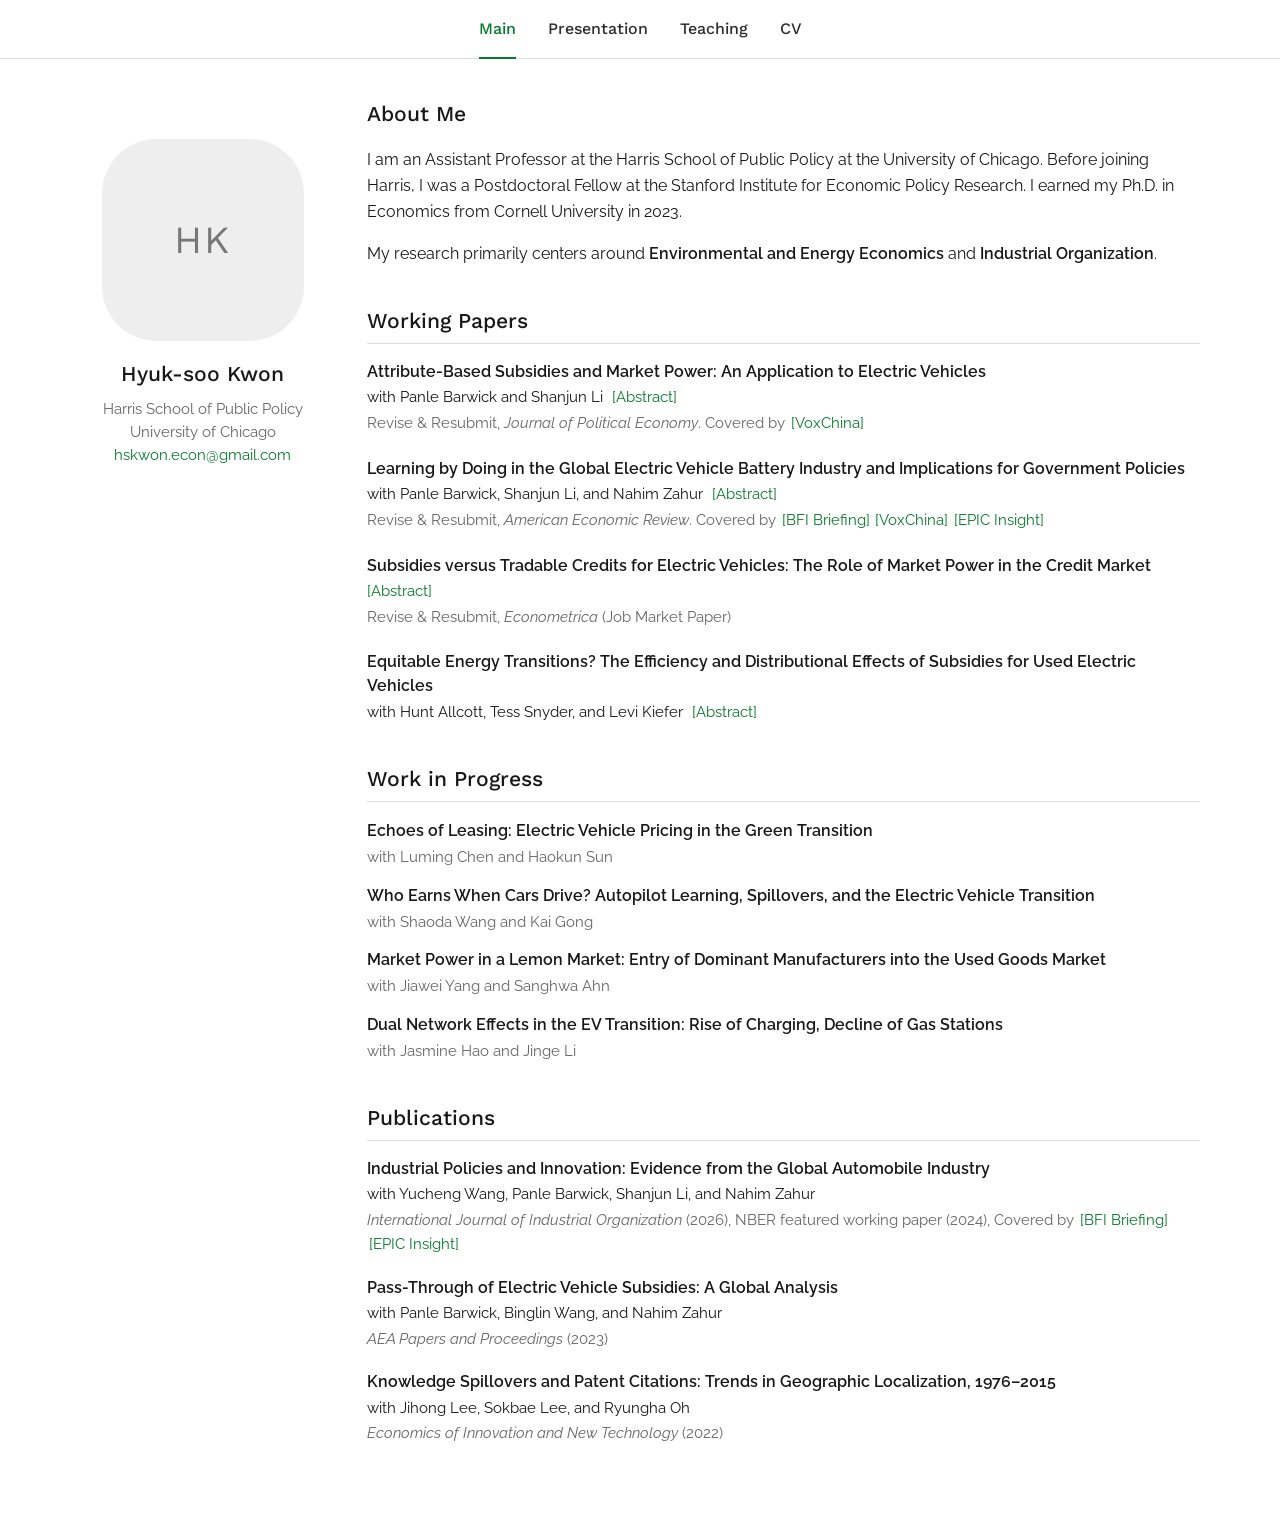
==== index.html @ aa917297 "." ====
<!doctype html>
<html lang="en">
<head>
  <meta charset="utf-8">
  <meta name="viewport" content="width=device-width, initial-scale=1">
  <meta name="description" content="Hyuk-soo Kwon, Assistant Professor at the University of Chicago Harris School of Public Policy.">
  <title>Hyuk-soo Kwon</title>
  <link rel="preconnect" href="https://fonts.googleapis.com">
  <link rel="preconnect" href="https://fonts.gstatic.com" crossorigin>
  <link href="https://fonts.googleapis.com/css2?family=Raleway:wght@400;500;600&family=Work+Sans:wght@400;500;600&display=swap" rel="stylesheet">
  <link rel="stylesheet" href="assets/css/style.css">
</head>
<body>
  <header class="topbar">
  <div class="topbar-inner">
    <nav class="topnav" aria-label="Main navigation">
      <a href="index.html" class="active" aria-current="page">Main</a> <a href="presentations.html">Presentation</a> <a href="teaching.html">Teaching</a> <a href="files/CV.pdf" target="_blank" rel="noopener">CV</a>
    </nav>
  </div>
</header>
  <div class="container">
    <aside class="sidebar">
  <a class="profile-link" href="index.html" aria-label="Go to main page">
    <div class="profile-frame">
      <div class="profile-fallback" aria-hidden="true">HK</div>
      <img
        class="profile-img"
        src="files/profile.jpeg"
        alt="Hyuk-soo Kwon"
        onerror="this.style.display='none'"
      >
    </div>
  </a>

  <h2 class="name">Hyuk-soo Kwon</h2>
  <div class="profile-details">
    <div>Harris School of Public Policy</div>
    <div>University of Chicago</div>
    <div><a href="mailto:hskwon.econ@gmail.com">hskwon.econ@gmail.com</a></div>
  </div>
</aside>
    <main class="content">
      <section>
  <h1>About Me</h1>

  <p>
    I am an Assistant Professor at the Harris School of Public Policy at the University of Chicago.
    Before joining Harris, I was a Postdoctoral Fellow at the Stanford Institute for Economic Policy Research.
    I earned my Ph.D. in Economics from Cornell University in 2023.
  </p>

  <p>
    My research primarily centers around <span class="semi-bold">Environmental and Energy Economics</span>
    and <span class="semi-bold">Industrial Organization</span>.
  </p>
</section>

<section>
  <h2>Working Papers</h2>

  <article class="paper">
    <p class="paper-title-line">
      <a class="paper-title title-link"
         href="https://www.dropbox.com/scl/fi/4o06h7dus05x0hngn2tsl/EV-subsidy.pdf?rlkey=po2eu5bq4r3z2f1i5hn8rf04n&amp;dl=0"
         target="_blank" rel="noopener">Attribute-Based Subsidies and Market Power: An Application to Electric Vehicles</a>
    </p>
    <p class="paper-author-line">
      with Panle Barwick and Shanjun Li
      <button class="abstract-toggle" type="button" aria-expanded="false">[Abstract]</button>
    </p>
    <p class="paper-status-line">
      Revise &amp; Resubmit, <em>Journal of Political Economy</em>.
      Covered by <a href="https://voxchina.org/show-3-373.html" target="_blank" rel="noopener">[VoxChina]</a>
    </p>
    <div class="abstract-content">
      <p>
        Attribute-based subsidies are commonly used to promote the diffusion of energy-efficient products which are often
        manufactured in industries with significant market power. To understand the impacts of these subsidies, we first
        develop a theoretical framework of attribute-based subsidies in the presence of market power. The model illustrates
        that the welfare impact of subsidies critically hinges on firms' product attribute choices and their implications
        for environmental externalities and market power. We then develop and estimate an equilibrium model with endogenous
        product attributes using comprehensive data on China's vehicle market. Based on the model estimates, we conduct
        counterfactual simulations to examine the impacts of different subsidy designs. Relative to attribute-based subsidies,
        uniform subsidies favor small and environmental-friendly vehicles but exacerbate the quantity distortion from market
        power for high-quality products. In contrast, subsidies based on the driving range and battery capacity or vehicle
        weight generate a large consumer surplus by improving product quality and mitigating market power. Capacity-based
        subsidies induce attributes valued by consumers, mitigate market power, and lead to the largest welfare gain at a
        moderate loss of environmental benefit. The findings highlight the importance of incorporating attribute choice and
        market power considerations in designing attribute-based policies.
      </p>
    </div>
  </article>

  <article class="paper">
    <p class="paper-title-line">
      <a class="paper-title title-link"
         href="https://www.dropbox.com/s/ztek9f53cwmi0on/EV%20battery.pdf?dl=0"
         target="_blank" rel="noopener">Learning by Doing in the Global Electric Vehicle Battery Industry and Implications for Government Policies</a>
    </p>
    <p class="paper-author-line">
      with Panle Barwick, Shanjun Li, and Nahim Zahur
      <button class="abstract-toggle" type="button" aria-expanded="false">[Abstract]</button>
    </p>
    <p class="paper-status-line">
      Revise &amp; Resubmit, <em>American Economic Review</em>.
      Covered by
      <a href="https://bfi.uchicago.edu/insights/drive-down-the-cost-learning-by-doing-and-government-policies-in-the-global-ev-battery-industry/" target="_blank" rel="noopener">[BFI Briefing]</a>
      <a href="https://www.voxchina.org/show-3-402.html" target="_blank" rel="noopener">[VoxChina]</a>
      <a href="https://epic.uchicago.edu/insights/experience-producing-evs-drives-down-costs-driving-up-sales-and-boosting-the-effectiveness-of-subsidies" target="_blank" rel="noopener">[EPIC Insight]</a>
    </p>
    <div class="abstract-content">
      <p>
        The global battery industry has achieved significant cost savings: electric vehicle (EV) battery costs have dropped
        by more than 90% over the past decade. This study assesses the extent to which this sharp decline in lithium-ion battery
        prices is attributable to learning-by-doing, and quantifies the impact of government policies (subsidies and local
        protection policies) on learning. Our analysis is based on a rich dataset consisting of model-level sales, prices, and
        attributes of EVs and battery suppliers and characteristics, for 13 countries from 2013 to 2020, that together account
        for over 95% of global EV sales. We estimate a structural model of the global EV industry, accounting for consumer
        vehicle choices, EV makers' pricing decisions, and bilateral bargaining between EV manufacturers and battery suppliers
        over battery prices. We recover the model-implied battery costs and evaluate how battery costs change with the
        accumulated production experience of battery suppliers, finding that learning-by-doing explains a substantial portion
        of the observed battery cost reductions. Lastly, we use the estimated model to examine the strategies of the US and
        China to protect their domestic battery industries: both countries require automakers to use domestically produced
        batteries to receive EV subsidies. We simulate equilibrium outcomes without such restrictions to evaluate the impact
        of local protectionism on cost-saving innovations in the global battery industry.
      </p>
    </div>
  </article>

  <article class="paper">
    <p class="paper-title-line">
      <a class="paper-title title-link"
         href="https://www.dropbox.com/scl/fi/su0lzq6r6eukhgnvlllp2/JMP.pdf?dl=0&amp;rlkey=ja2xohmggiixwgeyj88kqp9mr&amp;st=utrf92qa"
         target="_blank" rel="noopener">Subsidies versus Tradable Credits for Electric Vehicles: The Role of Market Power in the Credit Market</a>
    </p>
    <p class="paper-author-line">
      <button class="abstract-toggle solo-abstract" type="button" aria-expanded="false">[Abstract]</button>
    </p>
    <p class="paper-status-line">
      Revise &amp; Resubmit, <em>Econometrica</em> (Job Market Paper)
    </p>
    <div class="abstract-content">
      <p>
        As electric vehicle (EV) adoption expands, policymakers consider tradable emission credit systems to replace purchase
        subsidies. This switch not only eliminates subsidy expenditures but also introduces a credit market with two-sided
        market power: conventional automakers demanding credits act as an oligopsony, while EV makers supplying credits act as
        an oligopoly. I develop a theoretical framework in which firms leverage their market power in the output market to
        manipulate the credit price, which encourages them to raise the prices of their primary fuel-type vehicles. To evaluate
        the welfare implications, I estimate a structural model that accounts for equilibrium product portfolios, vehicle
        prices, and the credit price, using data from forty major cities in China. Eliminating subsidies reduces total surplus
        by about 47 billion RMB per year, while firms' strategic behavior under credit trading further reduces consumer surplus
        by about 20 billion RMB, with losses exceeding gains in profits and environmental benefits.
      </p>
    </div>
  </article>

  <article class="paper">
    <p class="paper-title-line">
      <a class="paper-title title-link"
         href="https://papers.ssrn.com/sol3/papers.cfm?abstract_id=5006680"
         target="_blank" rel="noopener">Equitable Energy Transitions? The Efficiency and Distributional Effects of Subsidies for Used Electric Vehicles</a>
    </p>
    <p class="paper-author-line">
      with Hunt Allcott, Tess Snyder, and Levi Kiefer
      <button class="abstract-toggle" type="button" aria-expanded="false">[Abstract]</button>
    </p>
    <div class="abstract-content">
      <p>
        We study the efficiency and distributional effects of the Inflation Reduction Act (IRA) tax credits for purchasing
        used electric vehicles (EVs), which aimed to address concerns that new EV tax credits primarily benefit higher-income
        buyers. We show theoretically that under certain conditions, tax credits for new versus used EVs have the same economic
        incidence because they interact through used EV resale values. However, using confidential dealership transaction data,
        we find that used EV prices increased by only a limited amount after the IRA was enacted and the tax credits became
        available, suggesting that the initial economic incidence fell primarily on EV buyers who were eligible for the credit.
        Bunching of transaction prices below the credit's $25,000 price threshold increased markedly in 2024 when buyers could
        immediately receive the credit amount as a cash rebate. We then assess the long-run welfare effects of EV tax credits
        using a novel non-stationary dynamic structural model of new and used vehicle markets.
      </p>
    </div>
  </article>
</section>

<section>
  <h2>Work in Progress</h2>

  <div class="wip-item">
    <div class="paper-title">Echoes of Leasing: Electric Vehicle Pricing in the Green Transition</div>
    <div class="paper-author-line">with Luming Chen and Haokun Sun</div>
  </div>

  <div class="wip-item">
    <div class="paper-title">Who Earns When Cars Drive? Autopilot Learning, Spillovers, and the Electric Vehicle Transition</div>
    <div class="paper-author-line">with Shaoda Wang and Kai Gong</div>
  </div>

  <div class="wip-item">
    <div class="paper-title">Market Power in a Lemon Market: Entry of Dominant Manufacturers into the Used Goods Market</div>
    <div class="paper-author-line">with Jiawei Yang and Sanghwa Ahn</div>
  </div>

  <div class="wip-item">
    <div class="paper-title">Dual Network Effects in the EV Transition: Rise of Charging, Decline of Gas Stations</div>
    <div class="paper-author-line">with Jasmine Hao and Jinge Li</div>
  </div>
</section>

<section>
  <h2>Publications</h2>

  <article class="paper publication">
    <p class="paper-title-line">
      <a class="paper-title title-link"
         href="https://www.sciencedirect.com/science/article/pii/S0167718725000967"
         target="_blank" rel="noopener">Industrial Policies and Innovation: Evidence from the Global Automobile Industry</a>
    </p>
    <p class="paper-author-line">
      with Yucheng Wang, Panle Barwick, Shanjun Li, and Nahim Zahur
    </p>
    <p class="publication-info">
      <em>International Journal of Industrial Organization</em> (2026), NBER featured working paper (2024),
      Covered by
      <a href="https://bfi.uchicago.edu/insights/industrial-policies-and-innovation-evidence-from-the-global-automobile-industry/" target="_blank" rel="noopener">[BFI Briefing]</a>
      <a href="https://epic.uchicago.edu/insights/with-more-policies-encouraging-consumers-to-buy-evs-came-a-threefold-increase-in-new-ev-technology-patents/?mc_cid=9fae8a9575&amp;mc_eid=18d6c56a73" target="_blank" rel="noopener">[EPIC Insight]</a>
    </p>
  </article>

  <article class="paper publication">
    <p class="paper-title-line">
      <a class="paper-title title-link"
         href="https://www.dropbox.com/s/wyiix4s06fo6ivf/GlobalEVPassThrough.pdf?dl=0"
         target="_blank" rel="noopener">Pass-Through of Electric Vehicle Subsidies: A Global Analysis</a>
    </p>
    <p class="paper-author-line">
      with Panle Barwick, Binglin Wang, and Nahim Zahur
    </p>
    <p class="publication-info">
      <em>AEA Papers and Proceedings</em> (2023)
    </p>
  </article>

  <article class="paper publication">
    <p class="paper-title-line">
      <a class="paper-title title-link"
         href="https://www.tandfonline.com/doi/full/10.1080/10438599.2020.1787001?cookieSet=1"
         target="_blank" rel="noopener">Knowledge Spillovers and Patent Citations: Trends in Geographic Localization, 1976–2015</a>
    </p>
    <p class="paper-author-line">
      with Jihong Lee, Sokbae Lee, and Ryungha Oh
    </p>
    <p class="publication-info">
      <em>Economics of Innovation and New Technology</em> (2022)
    </p>
  </article>
</section>
    </main>
  </div>
  <script src="assets/js/main.js"></script>
</body>
</html>
---- assets/css/style.css ----
:root {
  --background: #ffffff;
  --text: #171717;
  --muted: #666666;
  --link: #087a2c;
  --link-hover: #04571e;
  --line: #dddddd;
  --sidebar-width: 245px;
}

* {
  box-sizing: border-box;
}

html {
  overflow-y: scroll;
  scroll-behavior: smooth;
}

body {
  margin: 0;
  background: var(--background);
  color: var(--text);
  font-family: "Raleway", Arial, sans-serif;
  font-size: 16px;
  line-height: 1.62;
}

.topbar {
  position: sticky;
  top: 0;
  z-index: 20;
  background: rgba(255, 255, 255, 0.97);
  border-bottom: 1px solid var(--line);
  backdrop-filter: blur(8px);
}

.topbar-inner {
  width: min(1120px, calc(100% - 4rem));
  margin: 0 auto;
}

.topnav {
  display: flex;
  align-items: center;
  justify-content: center;
  gap: 2rem;
  min-height: 58px;
}

.topnav a {
  position: relative;
  display: inline-flex;
  align-items: center;
  min-height: 58px;
  color: #2e2e2e;
  font-family: "Work Sans", Arial, sans-serif;
  font-size: 1rem;
  font-weight: 500;
  text-decoration: none;
}

.topnav a:hover,
.topnav a:focus {
  color: var(--link);
}

.topnav a.active {
  color: var(--link);
}

.topnav a.active::after {
  content: "";
  position: absolute;
  right: 0;
  bottom: -1px;
  left: 0;
  height: 2px;
  background: var(--link);
}

.container {
  display: grid;
  grid-template-columns: var(--sidebar-width) minmax(0, 1fr);
  gap: 2.6rem;
  width: min(1120px, calc(100% - 4rem));
  margin: 2rem auto 4rem;
}

.sidebar {
  position: sticky;
  top: 5.6rem;
  align-self: start;
  display: flex;
  flex-direction: column;
  align-items: center;
  padding-top: 3rem;
  text-align: center;
}

.profile-link {
  display: block;
  text-decoration: none;
}

.profile-frame {
  position: relative;
  width: 202px;
  height: 202px;
  margin-bottom: 1rem;
  overflow: hidden;
  border-radius: 27%;
  background: #eeeeee;
}

.profile-fallback {
  position: absolute;
  inset: 0;
  display: grid;
  place-items: center;
  color: #777777;
  font-family: "Work Sans", sans-serif;
  font-size: 2.4rem;
  letter-spacing: 0.05em;
}

.profile-img {
  position: relative;
  z-index: 1;
  display: block;
  width: 100%;
  height: 100%;
  object-fit: cover;
  object-position: center;
}

.name {
  margin: 0 0 0.35rem;
  font-family: "Work Sans", Arial, sans-serif;
  font-size: 1.32rem;
  font-weight: 500;
}

.profile-details {
  color: var(--muted);
  font-size: 0.93rem;
  line-height: 1.55;
}

.profile-details a {
  color: var(--link);
  text-decoration: none;
}

.profile-details a:hover,
.profile-details a:focus {
  color: var(--link-hover);
  text-decoration: underline;
}

.content {
  min-width: 0;
  padding-top: 0.35rem;
}

.content h1,
.content h2 {
  font-family: "Work Sans", Arial, sans-serif;
  font-size: 1.32rem;
  font-weight: 500;
}

.content h1 {
  margin: 0 0 1rem;
}

.content h2 {
  margin: 2.35rem 0 1rem;
  padding-bottom: 0.3rem;
  border-bottom: 1px solid var(--line);
}

.first-group h2 {
  margin-top: 0;
}

.content p {
  margin: 0 0 1rem;
}

.content a,
.abstract-toggle {
  color: var(--link);
  text-decoration: none;
}

.content a:hover,
.content a:focus,
.abstract-toggle:hover,
.abstract-toggle:focus {
  color: var(--link-hover);
  text-decoration: underline;
}

.semi-bold,
.paper-title {
  font-weight: 600;
}

.paper {
  margin-bottom: 1.35rem;
}

.paper-title-line,
.paper-author-line,
.paper-status-line,
.publication-info {
  margin: 0 !important;
}

.paper-title-line {
  line-height: 1.5;
}

.paper-author-line {
  margin-top: 0.08rem !important;
  font-size: 0.95rem;
}

.paper-status-line,
.publication-info {
  margin-top: 0.06rem !important;
  color: var(--muted);
  font-size: 0.94rem;
}

.title-link {
  color: var(--text) !important;
  text-decoration: none !important;
}

.title-link:hover,
.title-link:focus {
  color: var(--text) !important;
  text-decoration: underline !important;
  text-underline-offset: 0.17em;
}

.abstract-toggle {
  display: inline;
  margin-left: 0.35rem;
  padding: 0;
  border: 0;
  background: transparent;
  font: inherit;
  cursor: pointer;
}

.solo-abstract {
  margin-left: 0;
}

.paper-status-line a,
.publication-info a {
  margin-left: 0.12rem;
}

.abstract-content {
  display: none;
  max-width: 820px;
  margin-top: 0.55rem;
  color: #3e3e3e;
  font-size: 0.89rem;
  line-height: 1.62;
  text-align: justify;
}

.abstract-content.open {
  display: block;
}

.abstract-content p {
  margin-bottom: 0;
}

.wip-item {
  margin-bottom: 0.8rem;
}

.wip-item .paper-author-line {
  color: var(--muted);
}

.publication {
  margin-bottom: 1.2rem;
}

.presentation-group,
.teaching-group {
  margin-bottom: 2rem;
}

.presentation-group h2,
.teaching-group h2 {
  margin-top: 1.9rem;
  font-size: 1.06rem;
  font-weight: 600;
}

.first-group h2 {
  margin-top: 0;
}

.content ul {
  margin: 0.2rem 0 0;
  padding-left: 1.25rem;
}

.content li {
  margin-bottom: 0.3rem;
}

@media (max-width: 780px) {
  .topbar-inner {
    width: calc(100% - 2rem);
  }

  .topnav {
    justify-content: center;
    gap: 1.2rem;
    min-height: 54px;
  }

  .topnav a {
    min-height: 54px;
    font-size: 0.96rem;
  }

  .container {
    grid-template-columns: 1fr;
    width: min(680px, calc(100% - 2.2rem));
    gap: 1.2rem;
    margin-top: 0.7rem;
  }

  .sidebar {
    position: relative;
    top: auto;
    padding: 1rem 0 1.25rem;
    border-bottom: 1px solid var(--line);
  }

  .profile-frame {
    width: 118px;
    height: 118px;
    margin-bottom: 0.65rem;
    border-radius: 24%;
  }

  .content {
    padding-top: 0;
  }
}

@media (max-width: 470px) {
  body {
    font-size: 15px;
  }

  .topnav {
    gap: 0.78rem;
  }

  .topnav a {
    font-size: 0.89rem;
  }

  .container {
    width: calc(100% - 1.5rem);
  }

  .paper-author-line,
  .paper-status-line,
  .publication-info {
    font-size: 0.91rem;
  }
}
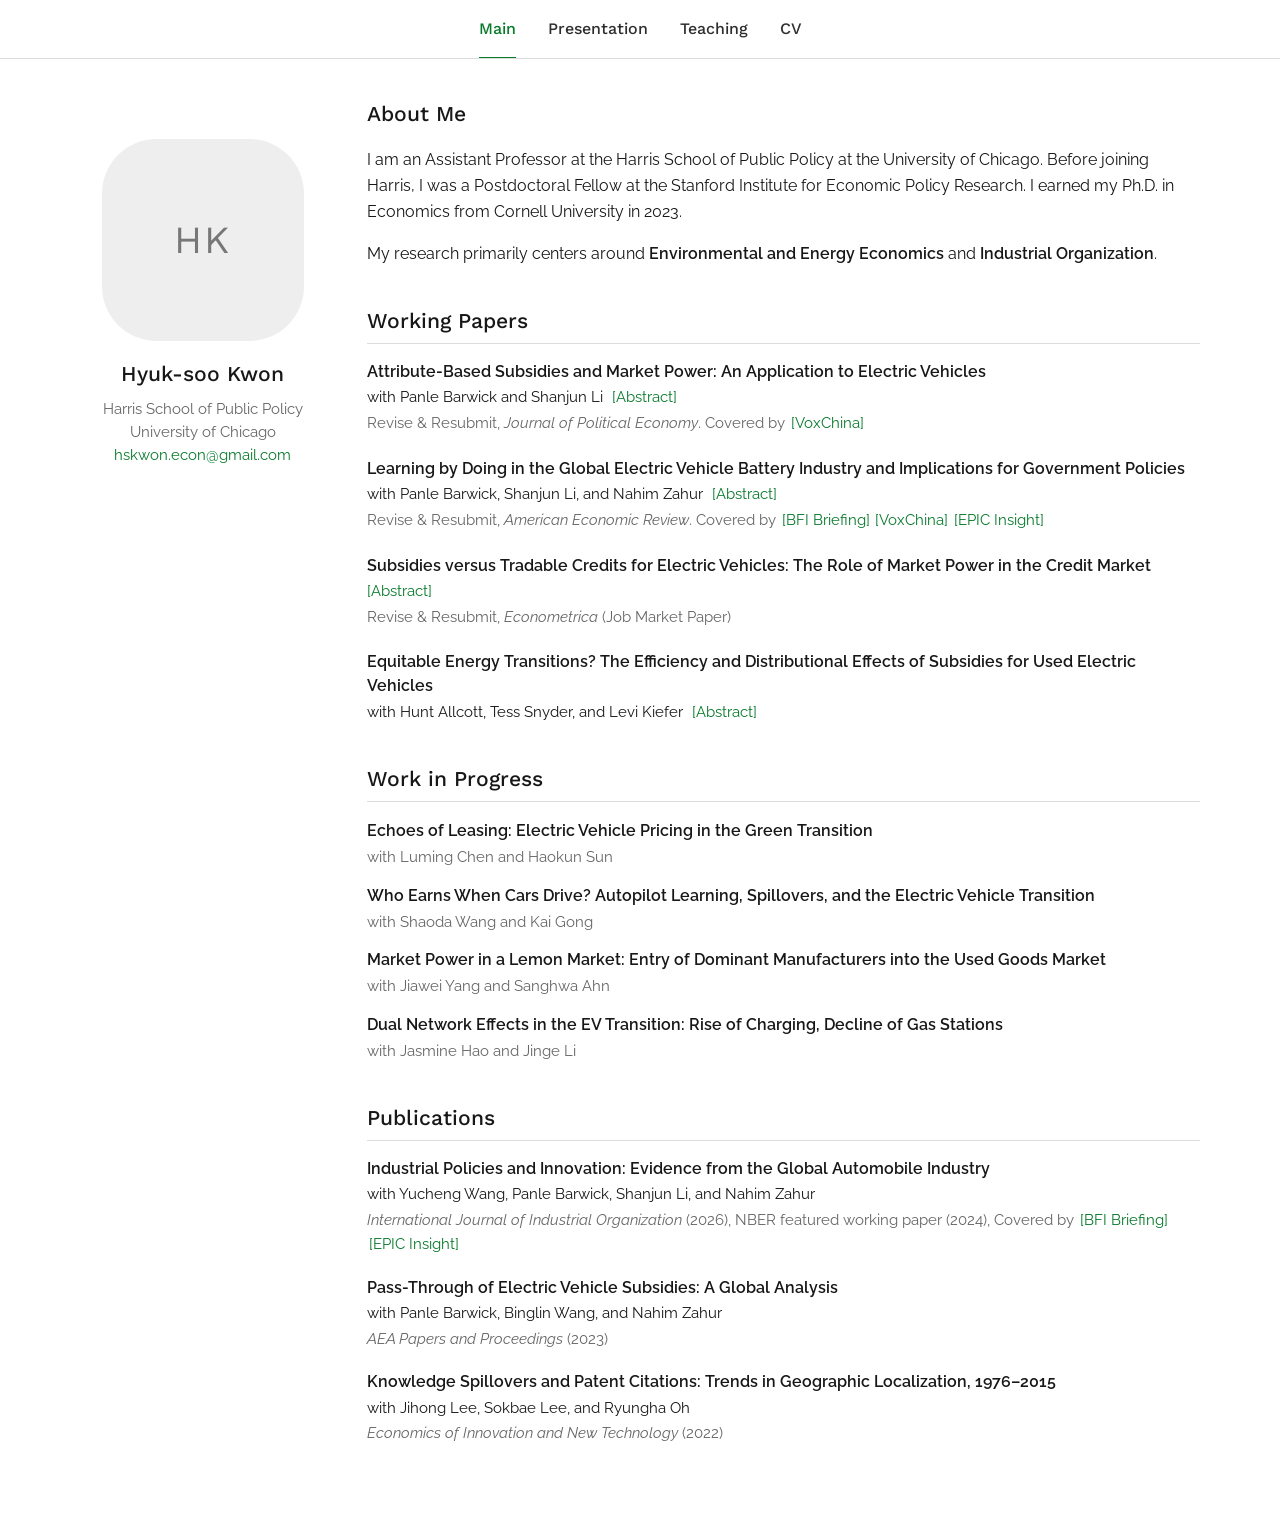
==== commit 61f6ace7: "Commit message: Fix navigation menu" ====
--- a/index.html
+++ b/index.html
@@ -8,13 +8,16 @@
   <link rel="preconnect" href="https://fonts.googleapis.com">
   <link rel="preconnect" href="https://fonts.gstatic.com" crossorigin>
   <link href="https://fonts.googleapis.com/css2?family=Raleway:wght@400;500;600&family=Work+Sans:wght@400;500;600&display=swap" rel="stylesheet">
-  <link rel="stylesheet" href="assets/css/style.css">
+  <link rel="stylesheet" href="assets/css/style.css?v=3">
 </head>
 <body>
   <header class="topbar">
   <div class="topbar-inner">
     <nav class="topnav" aria-label="Main navigation">
-      <a href="index.html" class="active" aria-current="page">Main</a> <a href="presentations.html">Presentation</a> <a href="teaching.html">Teaching</a> <a href="files/CV.pdf" target="_blank" rel="noopener">CV</a>
+      <a href="index.html" class="active" aria-current="page">Main</a>
+      <a href="presentations.html">Presentation</a>
+      <a href="teaching.html">Teaching</a>
+      <a href="files/CV.pdf" target="_blank" rel="noopener">CV</a>
     </nav>
   </div>
 </header>
@@ -254,6 +257,6 @@
 </section>
     </main>
   </div>
-  <script src="assets/js/main.js"></script>
+  <script src="assets/js/main.js?v=3"></script>
 </body>
 </html>
--- a/assets/css/style.css
+++ b/assets/css/style.css
@@ -36,16 +36,29 @@
 }
 
 .topbar-inner {
-  width: min(1120px, calc(100% - 4rem));
-  margin: 0 auto;
+  width: 100%;
+  display: flex;
+  justify-content: center;
+  padding: 0 1rem;
 }
 
 .topnav {
   display: flex;
+  flex-wrap: nowrap;
   align-items: center;
   justify-content: center;
+  width: max-content;
+  max-width: 100%;
+  min-height: 58px;
+  margin: 0 auto;
   gap: 2rem;
-  min-height: 58px;
+  white-space: nowrap;
+  overflow-x: auto;
+  scrollbar-width: none;
+}
+
+.topnav::-webkit-scrollbar {
+  display: none;
 }
 
 .topnav a {
@@ -322,11 +335,14 @@
 
 @media (max-width: 780px) {
   .topbar-inner {
-    width: calc(100% - 2rem);
+    width: 100%;
+    padding: 0 0.75rem;
   }
 
   .topnav {
     justify-content: center;
+    width: max-content;
+    max-width: 100%;
     gap: 1.2rem;
     min-height: 54px;
   }
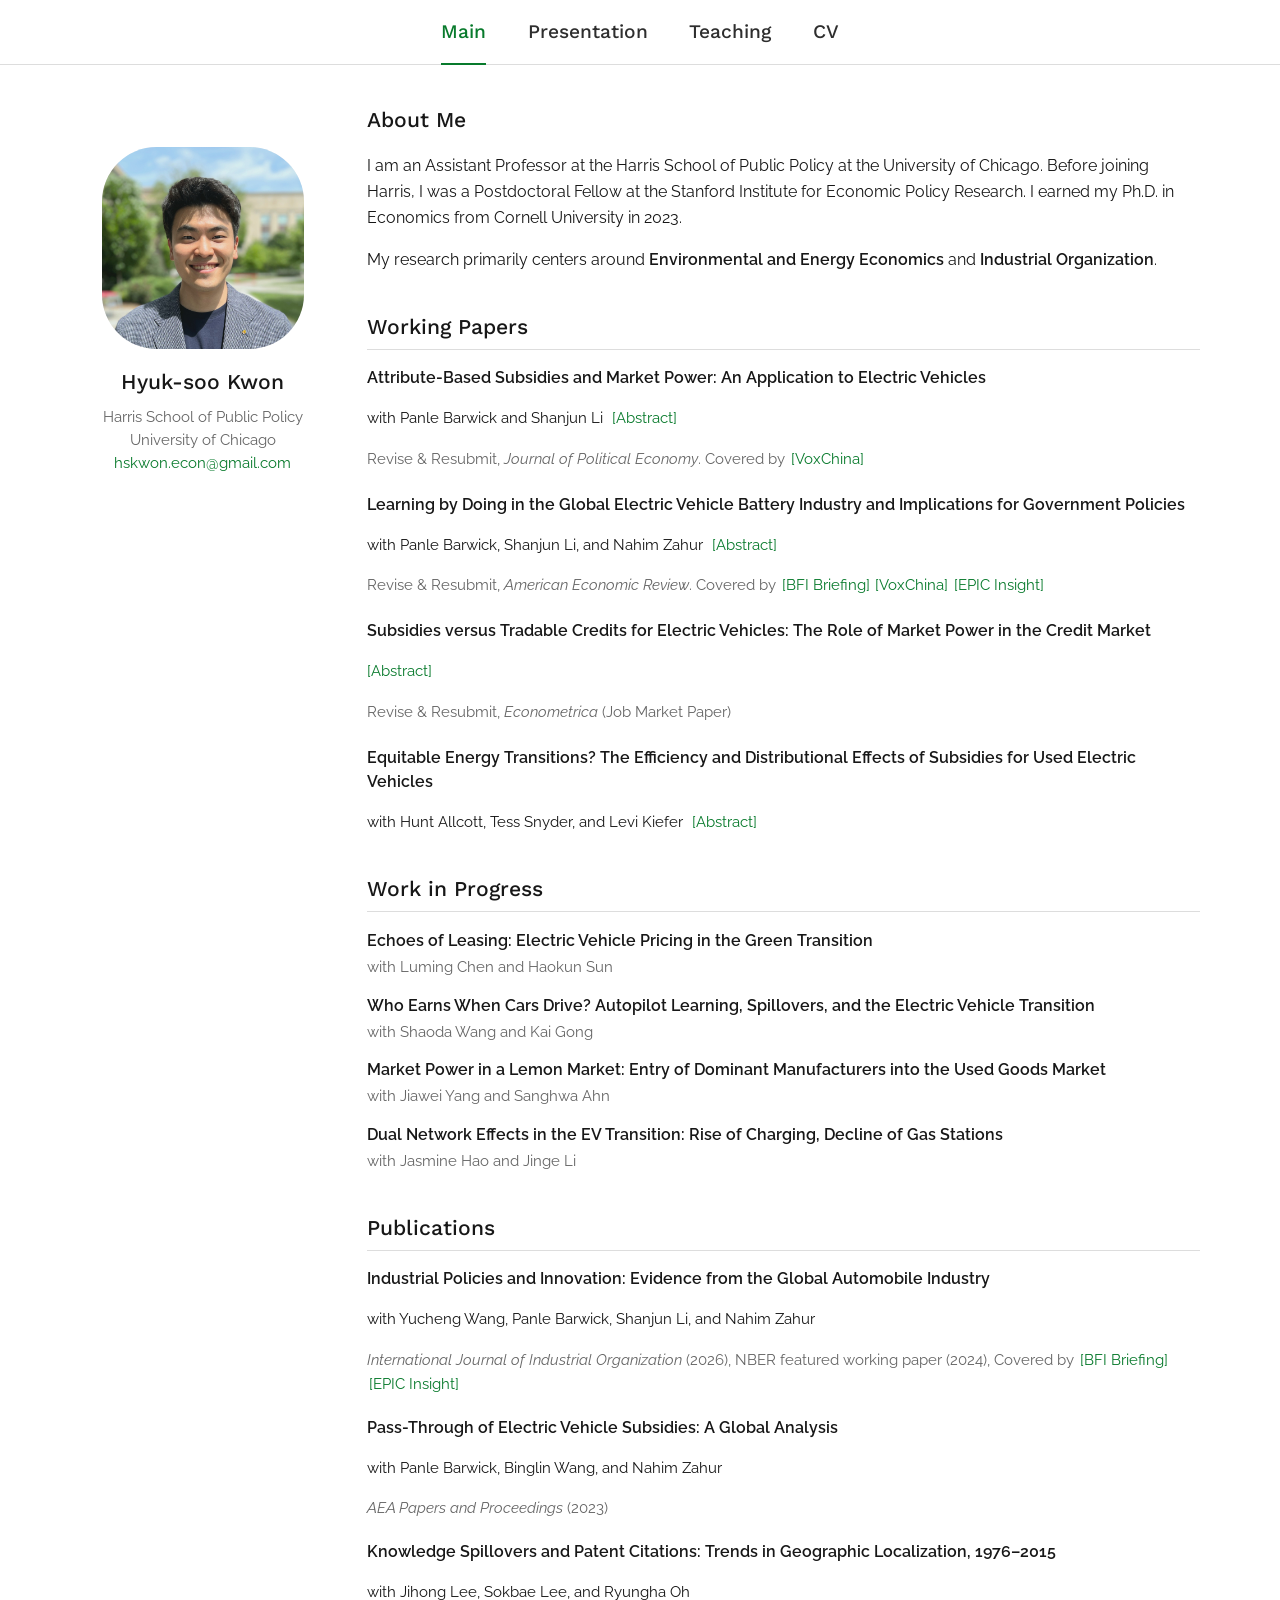
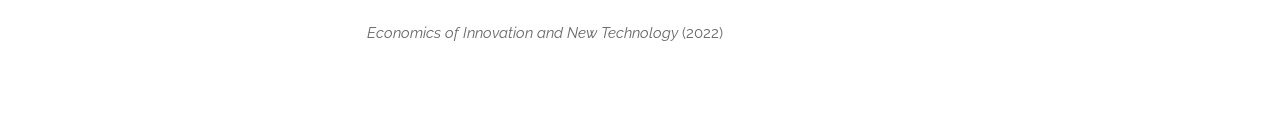
==== commit 1913ddbc: "." ====
--- a/index.html
+++ b/index.html
@@ -3,260 +3,260 @@
 <head>
   <meta charset="utf-8">
   <meta name="viewport" content="width=device-width, initial-scale=1">
-  <meta name="description" content="Hyuk-soo Kwon, Assistant Professor at the University of Chicago Harris School of Public Policy.">
+  <meta name="description" content="Hyuk-soo Kwon, Assistant Professor at the Harris School of Public Policy at the University of Chicago.">
   <title>Hyuk-soo Kwon</title>
   <link rel="preconnect" href="https://fonts.googleapis.com">
   <link rel="preconnect" href="https://fonts.gstatic.com" crossorigin>
   <link href="https://fonts.googleapis.com/css2?family=Raleway:wght@400;500;600&family=Work+Sans:wght@400;500;600&display=swap" rel="stylesheet">
-  <link rel="stylesheet" href="assets/css/style.css?v=3">
+  <link rel="stylesheet" href="assets/css/style.css?v=20260713b">
 </head>
 <body>
-  <header class="topbar">
-  <div class="topbar-inner">
-    <nav class="topnav" aria-label="Main navigation">
-      <a href="index.html" class="active" aria-current="page">Main</a>
-      <a href="presentations.html">Presentation</a>
-      <a href="teaching.html">Teaching</a>
-      <a href="files/CV.pdf" target="_blank" rel="noopener">CV</a>
+  <header class="site-header">
+    <nav class="site-nav" aria-label="Primary navigation">
+        <a href="index.html" class="active" aria-current="page">Main</a>
+        <a href="presentations.html">Presentation</a>
+        <a href="teaching.html">Teaching</a>
+        <a href="files/CV.pdf" target="_blank" rel="noopener">CV</a>
     </nav>
-  </div>
-</header>
-  <div class="container">
-    <aside class="sidebar">
-  <a class="profile-link" href="index.html" aria-label="Go to main page">
-    <div class="profile-frame">
-      <div class="profile-fallback" aria-hidden="true">HK</div>
-      <img
-        class="profile-img"
-        src="files/profile.jpeg"
-        alt="Hyuk-soo Kwon"
-        onerror="this.style.display='none'"
-      >
-    </div>
-  </a>
-
-  <h2 class="name">Hyuk-soo Kwon</h2>
-  <div class="profile-details">
-    <div>Harris School of Public Policy</div>
-    <div>University of Chicago</div>
-    <div><a href="mailto:hskwon.econ@gmail.com">hskwon.econ@gmail.com</a></div>
-  </div>
-</aside>
+  </header>
+
+  <div class="page-shell">
+      <aside class="sidebar">
+        <a class="profile-link" href="index.html" aria-label="Go to the main page">
+          <div class="profile-frame">
+            <div class="profile-fallback" aria-hidden="true">HK</div>
+            <img
+              class="profile-img"
+              src="files/profile.jpeg"
+              alt="Hyuk-soo Kwon"
+              onerror="this.style.display='none'"
+            >
+          </div>
+        </a>
+
+        <h2 class="name">Hyuk-soo Kwon</h2>
+        <div class="profile-details">
+          <div>Harris School of Public Policy</div>
+          <div>University of Chicago</div>
+          <div><a href="mailto:hskwon.econ@gmail.com">hskwon.econ@gmail.com</a></div>
+        </div>
+      </aside>
     <main class="content">
       <section>
-  <h1>About Me</h1>
-
-  <p>
-    I am an Assistant Professor at the Harris School of Public Policy at the University of Chicago.
-    Before joining Harris, I was a Postdoctoral Fellow at the Stanford Institute for Economic Policy Research.
-    I earned my Ph.D. in Economics from Cornell University in 2023.
-  </p>
-
-  <p>
-    My research primarily centers around <span class="semi-bold">Environmental and Energy Economics</span>
-    and <span class="semi-bold">Industrial Organization</span>.
-  </p>
-</section>
-
-<section>
-  <h2>Working Papers</h2>
-
-  <article class="paper">
-    <p class="paper-title-line">
-      <a class="paper-title title-link"
-         href="https://www.dropbox.com/scl/fi/4o06h7dus05x0hngn2tsl/EV-subsidy.pdf?rlkey=po2eu5bq4r3z2f1i5hn8rf04n&amp;dl=0"
-         target="_blank" rel="noopener">Attribute-Based Subsidies and Market Power: An Application to Electric Vehicles</a>
-    </p>
-    <p class="paper-author-line">
-      with Panle Barwick and Shanjun Li
-      <button class="abstract-toggle" type="button" aria-expanded="false">[Abstract]</button>
-    </p>
-    <p class="paper-status-line">
-      Revise &amp; Resubmit, <em>Journal of Political Economy</em>.
-      Covered by <a href="https://voxchina.org/show-3-373.html" target="_blank" rel="noopener">[VoxChina]</a>
-    </p>
-    <div class="abstract-content">
-      <p>
-        Attribute-based subsidies are commonly used to promote the diffusion of energy-efficient products which are often
-        manufactured in industries with significant market power. To understand the impacts of these subsidies, we first
-        develop a theoretical framework of attribute-based subsidies in the presence of market power. The model illustrates
-        that the welfare impact of subsidies critically hinges on firms' product attribute choices and their implications
-        for environmental externalities and market power. We then develop and estimate an equilibrium model with endogenous
-        product attributes using comprehensive data on China's vehicle market. Based on the model estimates, we conduct
-        counterfactual simulations to examine the impacts of different subsidy designs. Relative to attribute-based subsidies,
-        uniform subsidies favor small and environmental-friendly vehicles but exacerbate the quantity distortion from market
-        power for high-quality products. In contrast, subsidies based on the driving range and battery capacity or vehicle
-        weight generate a large consumer surplus by improving product quality and mitigating market power. Capacity-based
-        subsidies induce attributes valued by consumers, mitigate market power, and lead to the largest welfare gain at a
-        moderate loss of environmental benefit. The findings highlight the importance of incorporating attribute choice and
-        market power considerations in designing attribute-based policies.
-      </p>
-    </div>
-  </article>
-
-  <article class="paper">
-    <p class="paper-title-line">
-      <a class="paper-title title-link"
-         href="https://www.dropbox.com/s/ztek9f53cwmi0on/EV%20battery.pdf?dl=0"
-         target="_blank" rel="noopener">Learning by Doing in the Global Electric Vehicle Battery Industry and Implications for Government Policies</a>
-    </p>
-    <p class="paper-author-line">
-      with Panle Barwick, Shanjun Li, and Nahim Zahur
-      <button class="abstract-toggle" type="button" aria-expanded="false">[Abstract]</button>
-    </p>
-    <p class="paper-status-line">
-      Revise &amp; Resubmit, <em>American Economic Review</em>.
-      Covered by
-      <a href="https://bfi.uchicago.edu/insights/drive-down-the-cost-learning-by-doing-and-government-policies-in-the-global-ev-battery-industry/" target="_blank" rel="noopener">[BFI Briefing]</a>
-      <a href="https://www.voxchina.org/show-3-402.html" target="_blank" rel="noopener">[VoxChina]</a>
-      <a href="https://epic.uchicago.edu/insights/experience-producing-evs-drives-down-costs-driving-up-sales-and-boosting-the-effectiveness-of-subsidies" target="_blank" rel="noopener">[EPIC Insight]</a>
-    </p>
-    <div class="abstract-content">
-      <p>
-        The global battery industry has achieved significant cost savings: electric vehicle (EV) battery costs have dropped
-        by more than 90% over the past decade. This study assesses the extent to which this sharp decline in lithium-ion battery
-        prices is attributable to learning-by-doing, and quantifies the impact of government policies (subsidies and local
-        protection policies) on learning. Our analysis is based on a rich dataset consisting of model-level sales, prices, and
-        attributes of EVs and battery suppliers and characteristics, for 13 countries from 2013 to 2020, that together account
-        for over 95% of global EV sales. We estimate a structural model of the global EV industry, accounting for consumer
-        vehicle choices, EV makers' pricing decisions, and bilateral bargaining between EV manufacturers and battery suppliers
-        over battery prices. We recover the model-implied battery costs and evaluate how battery costs change with the
-        accumulated production experience of battery suppliers, finding that learning-by-doing explains a substantial portion
-        of the observed battery cost reductions. Lastly, we use the estimated model to examine the strategies of the US and
-        China to protect their domestic battery industries: both countries require automakers to use domestically produced
-        batteries to receive EV subsidies. We simulate equilibrium outcomes without such restrictions to evaluate the impact
-        of local protectionism on cost-saving innovations in the global battery industry.
-      </p>
-    </div>
-  </article>
-
-  <article class="paper">
-    <p class="paper-title-line">
-      <a class="paper-title title-link"
-         href="https://www.dropbox.com/scl/fi/su0lzq6r6eukhgnvlllp2/JMP.pdf?dl=0&amp;rlkey=ja2xohmggiixwgeyj88kqp9mr&amp;st=utrf92qa"
-         target="_blank" rel="noopener">Subsidies versus Tradable Credits for Electric Vehicles: The Role of Market Power in the Credit Market</a>
-    </p>
-    <p class="paper-author-line">
-      <button class="abstract-toggle solo-abstract" type="button" aria-expanded="false">[Abstract]</button>
-    </p>
-    <p class="paper-status-line">
-      Revise &amp; Resubmit, <em>Econometrica</em> (Job Market Paper)
-    </p>
-    <div class="abstract-content">
-      <p>
-        As electric vehicle (EV) adoption expands, policymakers consider tradable emission credit systems to replace purchase
-        subsidies. This switch not only eliminates subsidy expenditures but also introduces a credit market with two-sided
-        market power: conventional automakers demanding credits act as an oligopsony, while EV makers supplying credits act as
-        an oligopoly. I develop a theoretical framework in which firms leverage their market power in the output market to
-        manipulate the credit price, which encourages them to raise the prices of their primary fuel-type vehicles. To evaluate
-        the welfare implications, I estimate a structural model that accounts for equilibrium product portfolios, vehicle
-        prices, and the credit price, using data from forty major cities in China. Eliminating subsidies reduces total surplus
-        by about 47 billion RMB per year, while firms' strategic behavior under credit trading further reduces consumer surplus
-        by about 20 billion RMB, with losses exceeding gains in profits and environmental benefits.
-      </p>
-    </div>
-  </article>
-
-  <article class="paper">
-    <p class="paper-title-line">
-      <a class="paper-title title-link"
-         href="https://papers.ssrn.com/sol3/papers.cfm?abstract_id=5006680"
-         target="_blank" rel="noopener">Equitable Energy Transitions? The Efficiency and Distributional Effects of Subsidies for Used Electric Vehicles</a>
-    </p>
-    <p class="paper-author-line">
-      with Hunt Allcott, Tess Snyder, and Levi Kiefer
-      <button class="abstract-toggle" type="button" aria-expanded="false">[Abstract]</button>
-    </p>
-    <div class="abstract-content">
-      <p>
-        We study the efficiency and distributional effects of the Inflation Reduction Act (IRA) tax credits for purchasing
-        used electric vehicles (EVs), which aimed to address concerns that new EV tax credits primarily benefit higher-income
-        buyers. We show theoretically that under certain conditions, tax credits for new versus used EVs have the same economic
-        incidence because they interact through used EV resale values. However, using confidential dealership transaction data,
-        we find that used EV prices increased by only a limited amount after the IRA was enacted and the tax credits became
-        available, suggesting that the initial economic incidence fell primarily on EV buyers who were eligible for the credit.
-        Bunching of transaction prices below the credit's $25,000 price threshold increased markedly in 2024 when buyers could
-        immediately receive the credit amount as a cash rebate. We then assess the long-run welfare effects of EV tax credits
-        using a novel non-stationary dynamic structural model of new and used vehicle markets.
-      </p>
-    </div>
-  </article>
-</section>
-
-<section>
-  <h2>Work in Progress</h2>
-
-  <div class="wip-item">
-    <div class="paper-title">Echoes of Leasing: Electric Vehicle Pricing in the Green Transition</div>
-    <div class="paper-author-line">with Luming Chen and Haokun Sun</div>
-  </div>
-
-  <div class="wip-item">
-    <div class="paper-title">Who Earns When Cars Drive? Autopilot Learning, Spillovers, and the Electric Vehicle Transition</div>
-    <div class="paper-author-line">with Shaoda Wang and Kai Gong</div>
-  </div>
-
-  <div class="wip-item">
-    <div class="paper-title">Market Power in a Lemon Market: Entry of Dominant Manufacturers into the Used Goods Market</div>
-    <div class="paper-author-line">with Jiawei Yang and Sanghwa Ahn</div>
-  </div>
-
-  <div class="wip-item">
-    <div class="paper-title">Dual Network Effects in the EV Transition: Rise of Charging, Decline of Gas Stations</div>
-    <div class="paper-author-line">with Jasmine Hao and Jinge Li</div>
-  </div>
-</section>
-
-<section>
-  <h2>Publications</h2>
-
-  <article class="paper publication">
-    <p class="paper-title-line">
-      <a class="paper-title title-link"
-         href="https://www.sciencedirect.com/science/article/pii/S0167718725000967"
-         target="_blank" rel="noopener">Industrial Policies and Innovation: Evidence from the Global Automobile Industry</a>
-    </p>
-    <p class="paper-author-line">
-      with Yucheng Wang, Panle Barwick, Shanjun Li, and Nahim Zahur
-    </p>
-    <p class="publication-info">
-      <em>International Journal of Industrial Organization</em> (2026), NBER featured working paper (2024),
-      Covered by
-      <a href="https://bfi.uchicago.edu/insights/industrial-policies-and-innovation-evidence-from-the-global-automobile-industry/" target="_blank" rel="noopener">[BFI Briefing]</a>
-      <a href="https://epic.uchicago.edu/insights/with-more-policies-encouraging-consumers-to-buy-evs-came-a-threefold-increase-in-new-ev-technology-patents/?mc_cid=9fae8a9575&amp;mc_eid=18d6c56a73" target="_blank" rel="noopener">[EPIC Insight]</a>
-    </p>
-  </article>
-
-  <article class="paper publication">
-    <p class="paper-title-line">
-      <a class="paper-title title-link"
-         href="https://www.dropbox.com/s/wyiix4s06fo6ivf/GlobalEVPassThrough.pdf?dl=0"
-         target="_blank" rel="noopener">Pass-Through of Electric Vehicle Subsidies: A Global Analysis</a>
-    </p>
-    <p class="paper-author-line">
-      with Panle Barwick, Binglin Wang, and Nahim Zahur
-    </p>
-    <p class="publication-info">
-      <em>AEA Papers and Proceedings</em> (2023)
-    </p>
-  </article>
-
-  <article class="paper publication">
-    <p class="paper-title-line">
-      <a class="paper-title title-link"
-         href="https://www.tandfonline.com/doi/full/10.1080/10438599.2020.1787001?cookieSet=1"
-         target="_blank" rel="noopener">Knowledge Spillovers and Patent Citations: Trends in Geographic Localization, 1976–2015</a>
-    </p>
-    <p class="paper-author-line">
-      with Jihong Lee, Sokbae Lee, and Ryungha Oh
-    </p>
-    <p class="publication-info">
-      <em>Economics of Innovation and New Technology</em> (2022)
-    </p>
-  </article>
-</section>
+        <h1>About Me</h1>
+
+        <p>
+          I am an Assistant Professor at the Harris School of Public Policy at the University of Chicago.
+          Before joining Harris, I was a Postdoctoral Fellow at the Stanford Institute for Economic Policy Research.
+          I earned my Ph.D. in Economics from Cornell University in 2023.
+        </p>
+
+        <p>
+          My research primarily centers around <span class="semi-bold">Environmental and Energy Economics</span>
+          and <span class="semi-bold">Industrial Organization</span>.
+        </p>
+      </section>
+
+      <section>
+        <h2>Working Papers</h2>
+
+        <article class="paper">
+          <p class="paper-title-line">
+            <a class="paper-title title-link"
+               href="https://www.dropbox.com/scl/fi/4o06h7dus05x0hngn2tsl/EV-subsidy.pdf?rlkey=po2eu5bq4r3z2f1i5hn8rf04n&amp;dl=0"
+               target="_blank" rel="noopener">Attribute-Based Subsidies and Market Power: An Application to Electric Vehicles</a>
+          </p>
+          <p class="paper-author-line">
+            with Panle Barwick and Shanjun Li
+            <button class="abstract-toggle" type="button" aria-expanded="false">[Abstract]</button>
+          </p>
+          <p class="paper-status-line">
+            Revise &amp; Resubmit, <em>Journal of Political Economy</em>.
+            Covered by <a href="https://voxchina.org/show-3-373.html" target="_blank" rel="noopener">[VoxChina]</a>
+          </p>
+          <div class="abstract-content">
+            <p>
+              Attribute-based subsidies are commonly used to promote the diffusion of energy-efficient products which are often
+              manufactured in industries with significant market power. To understand the impacts of these subsidies, we first
+              develop a theoretical framework of attribute-based subsidies in the presence of market power. The model illustrates
+              that the welfare impact of subsidies critically hinges on firms' product attribute choices and their implications
+              for environmental externalities and market power. We then develop and estimate an equilibrium model with endogenous
+              product attributes using comprehensive data on China's vehicle market. Based on the model estimates, we conduct
+              counterfactual simulations to examine the impacts of different subsidy designs. Relative to attribute-based subsidies,
+              uniform subsidies favor small and environmental-friendly vehicles but exacerbate the quantity distortion from market
+              power for high-quality products. In contrast, subsidies based on the driving range and battery capacity or vehicle
+              weight generate a large consumer surplus by improving product quality and mitigating market power. Capacity-based
+              subsidies induce attributes valued by consumers, mitigate market power, and lead to the largest welfare gain at a
+              moderate loss of environmental benefit. The findings highlight the importance of incorporating attribute choice and
+              market power considerations in designing attribute-based policies.
+            </p>
+          </div>
+        </article>
+
+        <article class="paper">
+          <p class="paper-title-line">
+            <a class="paper-title title-link"
+               href="https://www.dropbox.com/s/ztek9f53cwmi0on/EV%20battery.pdf?dl=0"
+               target="_blank" rel="noopener">Learning by Doing in the Global Electric Vehicle Battery Industry and Implications for Government Policies</a>
+          </p>
+          <p class="paper-author-line">
+            with Panle Barwick, Shanjun Li, and Nahim Zahur
+            <button class="abstract-toggle" type="button" aria-expanded="false">[Abstract]</button>
+          </p>
+          <p class="paper-status-line">
+            Revise &amp; Resubmit, <em>American Economic Review</em>.
+            Covered by
+            <a href="https://bfi.uchicago.edu/insights/drive-down-the-cost-learning-by-doing-and-government-policies-in-the-global-ev-battery-industry/" target="_blank" rel="noopener">[BFI Briefing]</a>
+            <a href="https://www.voxchina.org/show-3-402.html" target="_blank" rel="noopener">[VoxChina]</a>
+            <a href="https://epic.uchicago.edu/insights/experience-producing-evs-drives-down-costs-driving-up-sales-and-boosting-the-effectiveness-of-subsidies" target="_blank" rel="noopener">[EPIC Insight]</a>
+          </p>
+          <div class="abstract-content">
+            <p>
+              The global battery industry has achieved significant cost savings: electric vehicle (EV) battery costs have dropped
+              by more than 90% over the past decade. This study assesses the extent to which this sharp decline in lithium-ion battery
+              prices is attributable to learning-by-doing, and quantifies the impact of government policies (subsidies and local
+              protection policies) on learning. Our analysis is based on a rich dataset consisting of model-level sales, prices, and
+              attributes of EVs and battery suppliers and characteristics, for 13 countries from 2013 to 2020, that together account
+              for over 95% of global EV sales. We estimate a structural model of the global EV industry, accounting for consumer
+              vehicle choices, EV makers' pricing decisions, and bilateral bargaining between EV manufacturers and battery suppliers
+              over battery prices. We recover the model-implied battery costs and evaluate how battery costs change with the
+              accumulated production experience of battery suppliers, finding that learning-by-doing explains a substantial portion
+              of the observed battery cost reductions. Lastly, we use the estimated model to examine the strategies of the US and
+              China to protect their domestic battery industries: both countries require automakers to use domestically produced
+              batteries to receive EV subsidies. We simulate equilibrium outcomes without such restrictions to evaluate the impact
+              of local protectionism on cost-saving innovations in the global battery industry.
+            </p>
+          </div>
+        </article>
+
+        <article class="paper">
+          <p class="paper-title-line">
+            <a class="paper-title title-link"
+               href="https://www.dropbox.com/scl/fi/su0lzq6r6eukhgnvlllp2/JMP.pdf?dl=0&amp;rlkey=ja2xohmggiixwgeyj88kqp9mr&amp;st=utrf92qa"
+               target="_blank" rel="noopener">Subsidies versus Tradable Credits for Electric Vehicles: The Role of Market Power in the Credit Market</a>
+          </p>
+          <p class="paper-author-line">
+            <button class="abstract-toggle solo-abstract" type="button" aria-expanded="false">[Abstract]</button>
+          </p>
+          <p class="paper-status-line">
+            Revise &amp; Resubmit, <em>Econometrica</em> (Job Market Paper)
+          </p>
+          <div class="abstract-content">
+            <p>
+              As electric vehicle (EV) adoption expands, policymakers consider tradable emission credit systems to replace purchase
+              subsidies. This switch not only eliminates subsidy expenditures but also introduces a credit market with two-sided
+              market power: conventional automakers demanding credits act as an oligopsony, while EV makers supplying credits act as
+              an oligopoly. I develop a theoretical framework in which firms leverage their market power in the output market to
+              manipulate the credit price, which encourages them to raise the prices of their primary fuel-type vehicles. To evaluate
+              the welfare implications, I estimate a structural model that accounts for equilibrium product portfolios, vehicle
+              prices, and the credit price, using data from forty major cities in China. Eliminating subsidies reduces total surplus
+              by about 47 billion RMB per year, while firms' strategic behavior under credit trading further reduces consumer surplus
+              by about 20 billion RMB, with losses exceeding gains in profits and environmental benefits.
+            </p>
+          </div>
+        </article>
+
+        <article class="paper">
+          <p class="paper-title-line">
+            <a class="paper-title title-link"
+               href="https://papers.ssrn.com/sol3/papers.cfm?abstract_id=5006680"
+               target="_blank" rel="noopener">Equitable Energy Transitions? The Efficiency and Distributional Effects of Subsidies for Used Electric Vehicles</a>
+          </p>
+          <p class="paper-author-line">
+            with Hunt Allcott, Tess Snyder, and Levi Kiefer
+            <button class="abstract-toggle" type="button" aria-expanded="false">[Abstract]</button>
+          </p>
+          <div class="abstract-content">
+            <p>
+              We study the efficiency and distributional effects of the Inflation Reduction Act (IRA) tax credits for purchasing
+              used electric vehicles (EVs), which aimed to address concerns that new EV tax credits primarily benefit higher-income
+              buyers. We show theoretically that under certain conditions, tax credits for new versus used EVs have the same economic
+              incidence because they interact through used EV resale values. However, using confidential dealership transaction data,
+              we find that used EV prices increased by only a limited amount after the IRA was enacted and the tax credits became
+              available, suggesting that the initial economic incidence fell primarily on EV buyers who were eligible for the credit.
+              Bunching of transaction prices below the credit's $25,000 price threshold increased markedly in 2024 when buyers could
+              immediately receive the credit amount as a cash rebate. We then assess the long-run welfare effects of EV tax credits
+              using a novel non-stationary dynamic structural model of new and used vehicle markets.
+            </p>
+          </div>
+        </article>
+      </section>
+
+      <section>
+        <h2>Work in Progress</h2>
+
+        <div class="wip-item">
+          <div class="paper-title">Echoes of Leasing: Electric Vehicle Pricing in the Green Transition</div>
+          <div class="paper-author-line">with Luming Chen and Haokun Sun</div>
+        </div>
+
+        <div class="wip-item">
+          <div class="paper-title">Who Earns When Cars Drive? Autopilot Learning, Spillovers, and the Electric Vehicle Transition</div>
+          <div class="paper-author-line">with Shaoda Wang and Kai Gong</div>
+        </div>
+
+        <div class="wip-item">
+          <div class="paper-title">Market Power in a Lemon Market: Entry of Dominant Manufacturers into the Used Goods Market</div>
+          <div class="paper-author-line">with Jiawei Yang and Sanghwa Ahn</div>
+        </div>
+
+        <div class="wip-item">
+          <div class="paper-title">Dual Network Effects in the EV Transition: Rise of Charging, Decline of Gas Stations</div>
+          <div class="paper-author-line">with Jasmine Hao and Jinge Li</div>
+        </div>
+      </section>
+
+      <section>
+        <h2>Publications</h2>
+
+        <article class="paper publication">
+          <p class="paper-title-line">
+            <a class="paper-title title-link"
+               href="https://www.sciencedirect.com/science/article/pii/S0167718725000967"
+               target="_blank" rel="noopener">Industrial Policies and Innovation: Evidence from the Global Automobile Industry</a>
+          </p>
+          <p class="paper-author-line">
+            with Yucheng Wang, Panle Barwick, Shanjun Li, and Nahim Zahur
+          </p>
+          <p class="publication-info">
+            <em>International Journal of Industrial Organization</em> (2026), NBER featured working paper (2024),
+            Covered by
+            <a href="https://bfi.uchicago.edu/insights/industrial-policies-and-innovation-evidence-from-the-global-automobile-industry/" target="_blank" rel="noopener">[BFI Briefing]</a>
+            <a href="https://epic.uchicago.edu/insights/with-more-policies-encouraging-consumers-to-buy-evs-came-a-threefold-increase-in-new-ev-technology-patents/?mc_cid=9fae8a9575&amp;mc_eid=18d6c56a73" target="_blank" rel="noopener">[EPIC Insight]</a>
+          </p>
+        </article>
+
+        <article class="paper publication">
+          <p class="paper-title-line">
+            <a class="paper-title title-link"
+               href="https://www.dropbox.com/s/wyiix4s06fo6ivf/GlobalEVPassThrough.pdf?dl=0"
+               target="_blank" rel="noopener">Pass-Through of Electric Vehicle Subsidies: A Global Analysis</a>
+          </p>
+          <p class="paper-author-line">
+            with Panle Barwick, Binglin Wang, and Nahim Zahur
+          </p>
+          <p class="publication-info">
+            <em>AEA Papers and Proceedings</em> (2023)
+          </p>
+        </article>
+
+        <article class="paper publication">
+          <p class="paper-title-line">
+            <a class="paper-title title-link"
+               href="https://www.tandfonline.com/doi/full/10.1080/10438599.2020.1787001?cookieSet=1"
+               target="_blank" rel="noopener">Knowledge Spillovers and Patent Citations: Trends in Geographic Localization, 1976–2015</a>
+          </p>
+          <p class="paper-author-line">
+            with Jihong Lee, Sokbae Lee, and Ryungha Oh
+          </p>
+          <p class="publication-info">
+            <em>Economics of Innovation and New Technology</em> (2022)
+          </p>
+        </article>
+      </section>
     </main>
   </div>
-  <script src="assets/js/main.js?v=3"></script>
+
+  <script src="assets/js/main.js?v=20260713b"></script>
 </body>
 </html>
--- a/assets/css/style.css
+++ b/assets/css/style.css
@@ -26,63 +26,50 @@
   line-height: 1.62;
 }
 
-.topbar {
+/* The header is full-width on every page. The navigation itself is centered
+   relative to the browser viewport, not relative to the content columns. */
+.site-header {
   position: sticky;
   top: 0;
-  z-index: 20;
-  background: rgba(255, 255, 255, 0.97);
+  z-index: 100;
+  width: 100%;
+  background: rgba(255, 255, 255, 0.98);
   border-bottom: 1px solid var(--line);
   backdrop-filter: blur(8px);
 }
 
-.topbar-inner {
-  width: 100%;
-  display: flex;
-  justify-content: center;
-  padding: 0 1rem;
-}
-
-.topnav {
+.site-nav {
   display: flex;
   flex-wrap: nowrap;
   align-items: center;
   justify-content: center;
-  width: max-content;
-  max-width: 100%;
-  min-height: 58px;
-  margin: 0 auto;
-  gap: 2rem;
+  width: 100%;
+  min-height: 64px;
+  margin: 0;
+  padding: 0 1.25rem;
+  gap: 2.6rem;
   white-space: nowrap;
-  overflow-x: auto;
-  scrollbar-width: none;
-}
-
-.topnav::-webkit-scrollbar {
-  display: none;
-}
-
-.topnav a {
+}
+
+.site-nav a {
   position: relative;
   display: inline-flex;
   align-items: center;
-  min-height: 58px;
+  min-height: 64px;
   color: #2e2e2e;
   font-family: "Work Sans", Arial, sans-serif;
-  font-size: 1rem;
+  font-size: 1.2rem;
   font-weight: 500;
   text-decoration: none;
 }
 
-.topnav a:hover,
-.topnav a:focus {
+.site-nav a:hover,
+.site-nav a:focus,
+.site-nav a.active {
   color: var(--link);
 }
 
-.topnav a.active {
-  color: var(--link);
-}
-
-.topnav a.active::after {
+.site-nav a.active::after {
   content: "";
   position: absolute;
   right: 0;
@@ -92,7 +79,7 @@
   background: var(--link);
 }
 
-.container {
+.page-shell {
   display: grid;
   grid-template-columns: var(--sidebar-width) minmax(0, 1fr);
   gap: 2.6rem;
@@ -102,7 +89,7 @@
 
 .sidebar {
   position: sticky;
-  top: 5.6rem;
+  top: 6.2rem;
   align-self: start;
   display: flex;
   flex-direction: column;
@@ -228,7 +215,7 @@
 .paper-author-line,
 .paper-status-line,
 .publication-info {
-  margin: 0 !important;
+  margin: 0;
 }
 
 .paper-title-line {
@@ -236,13 +223,13 @@
 }
 
 .paper-author-line {
-  margin-top: 0.08rem !important;
+  margin-top: 0.08rem;
   font-size: 0.95rem;
 }
 
 .paper-status-line,
 .publication-info {
-  margin-top: 0.06rem !important;
+  margin-top: 0.06rem;
   color: var(--muted);
   font-size: 0.94rem;
 }
@@ -334,25 +321,25 @@
 }
 
 @media (max-width: 780px) {
-  .topbar-inner {
-    width: 100%;
+  .site-nav {
+    min-height: 58px;
+    gap: 1.3rem;
     padding: 0 0.75rem;
-  }
-
-  .topnav {
-    justify-content: center;
-    width: max-content;
-    max-width: 100%;
-    gap: 1.2rem;
-    min-height: 54px;
-  }
-
-  .topnav a {
-    min-height: 54px;
-    font-size: 0.96rem;
-  }
-
-  .container {
+    overflow-x: auto;
+    justify-content: safe center;
+    scrollbar-width: none;
+  }
+
+  .site-nav::-webkit-scrollbar {
+    display: none;
+  }
+
+  .site-nav a {
+    min-height: 58px;
+    font-size: 1rem;
+  }
+
+  .page-shell {
     grid-template-columns: 1fr;
     width: min(680px, calc(100% - 2.2rem));
     gap: 1.2rem;
@@ -383,15 +370,15 @@
     font-size: 15px;
   }
 
-  .topnav {
-    gap: 0.78rem;
-  }
-
-  .topnav a {
-    font-size: 0.89rem;
-  }
-
-  .container {
+  .site-nav {
+    gap: 1rem;
+  }
+
+  .site-nav a {
+    font-size: 0.94rem;
+  }
+
+  .page-shell {
     width: calc(100% - 1.5rem);
   }
 
@@ -400,4 +387,4 @@
   .publication-info {
     font-size: 0.91rem;
   }
-}+}
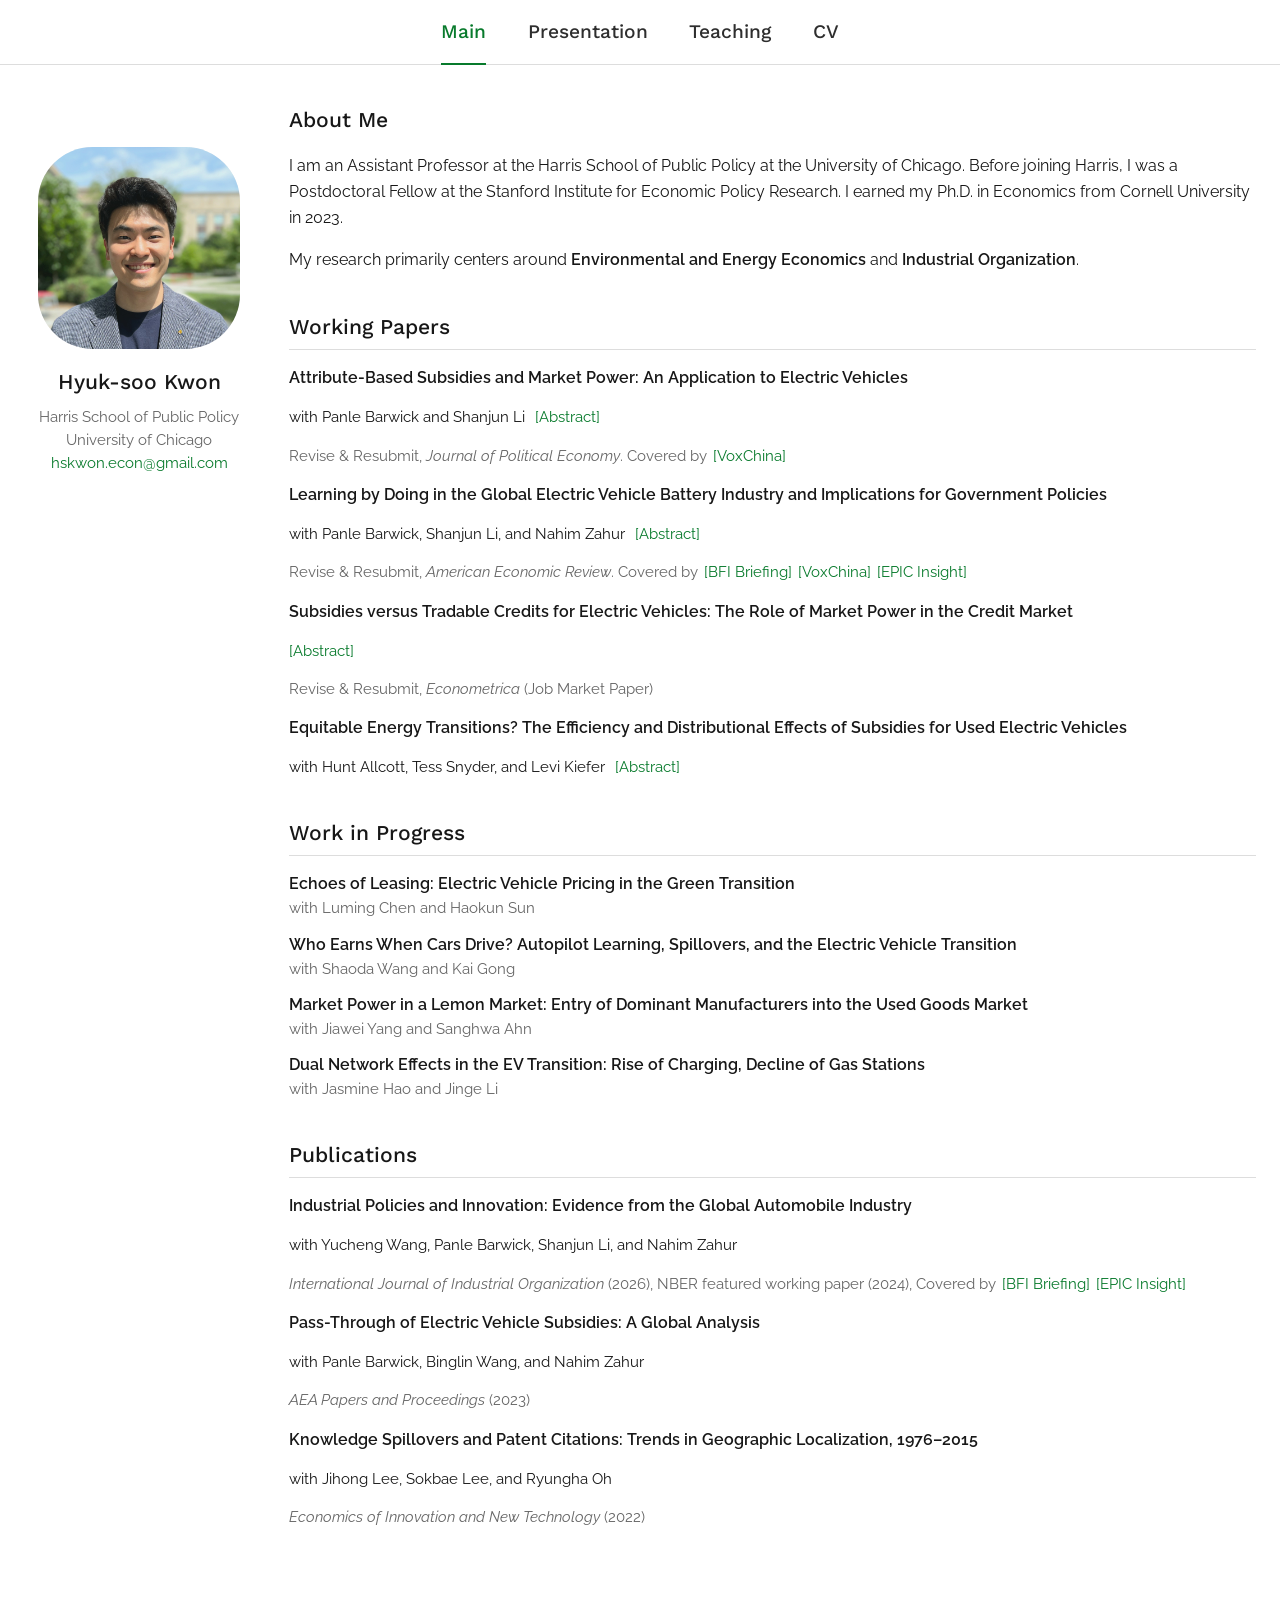
==== commit dab520fa: "." ====
--- a/index.html
+++ b/index.html
@@ -8,7 +8,7 @@
   <link rel="preconnect" href="https://fonts.googleapis.com">
   <link rel="preconnect" href="https://fonts.gstatic.com" crossorigin>
   <link href="https://fonts.googleapis.com/css2?family=Raleway:wght@400;500;600&family=Work+Sans:wght@400;500;600&display=swap" rel="stylesheet">
-  <link rel="stylesheet" href="assets/css/style.css?v=20260713b">
+  <link rel="stylesheet" href="assets/css/style.css?v=20260713c">
 </head>
 <body>
   <header class="site-header">
@@ -257,6 +257,6 @@
     </main>
   </div>
 
-  <script src="assets/js/main.js?v=20260713b"></script>
+  <script src="assets/js/main.js?v=20260713c"></script>
 </body>
 </html>
--- a/assets/css/style.css
+++ b/assets/css/style.css
@@ -81,9 +81,9 @@
 
 .page-shell {
   display: grid;
-  grid-template-columns: var(--sidebar-width) minmax(0, 1fr);
-  gap: 2.6rem;
-  width: min(1120px, calc(100% - 4rem));
+  grid-template-columns: 230px minmax(0, 1fr);
+  gap: 2.2rem;
+  width: min(1250px, calc(100% - 3rem));
   margin: 2rem auto 4rem;
 }
 
@@ -208,7 +208,16 @@
 }
 
 .paper {
-  margin-bottom: 1.35rem;
+  margin-bottom: 0.8rem;
+}
+
+
+.paper-title-line,
+.paper-author-line,
+.paper-status-line,
+.publication-info,
+.wip-item {
+  line-height: 1.48;
 }
 
 .paper-title-line,
@@ -292,7 +301,7 @@
 }
 
 .publication {
-  margin-bottom: 1.2rem;
+  margin-bottom: 0.8rem;
 }
 
 .presentation-group,
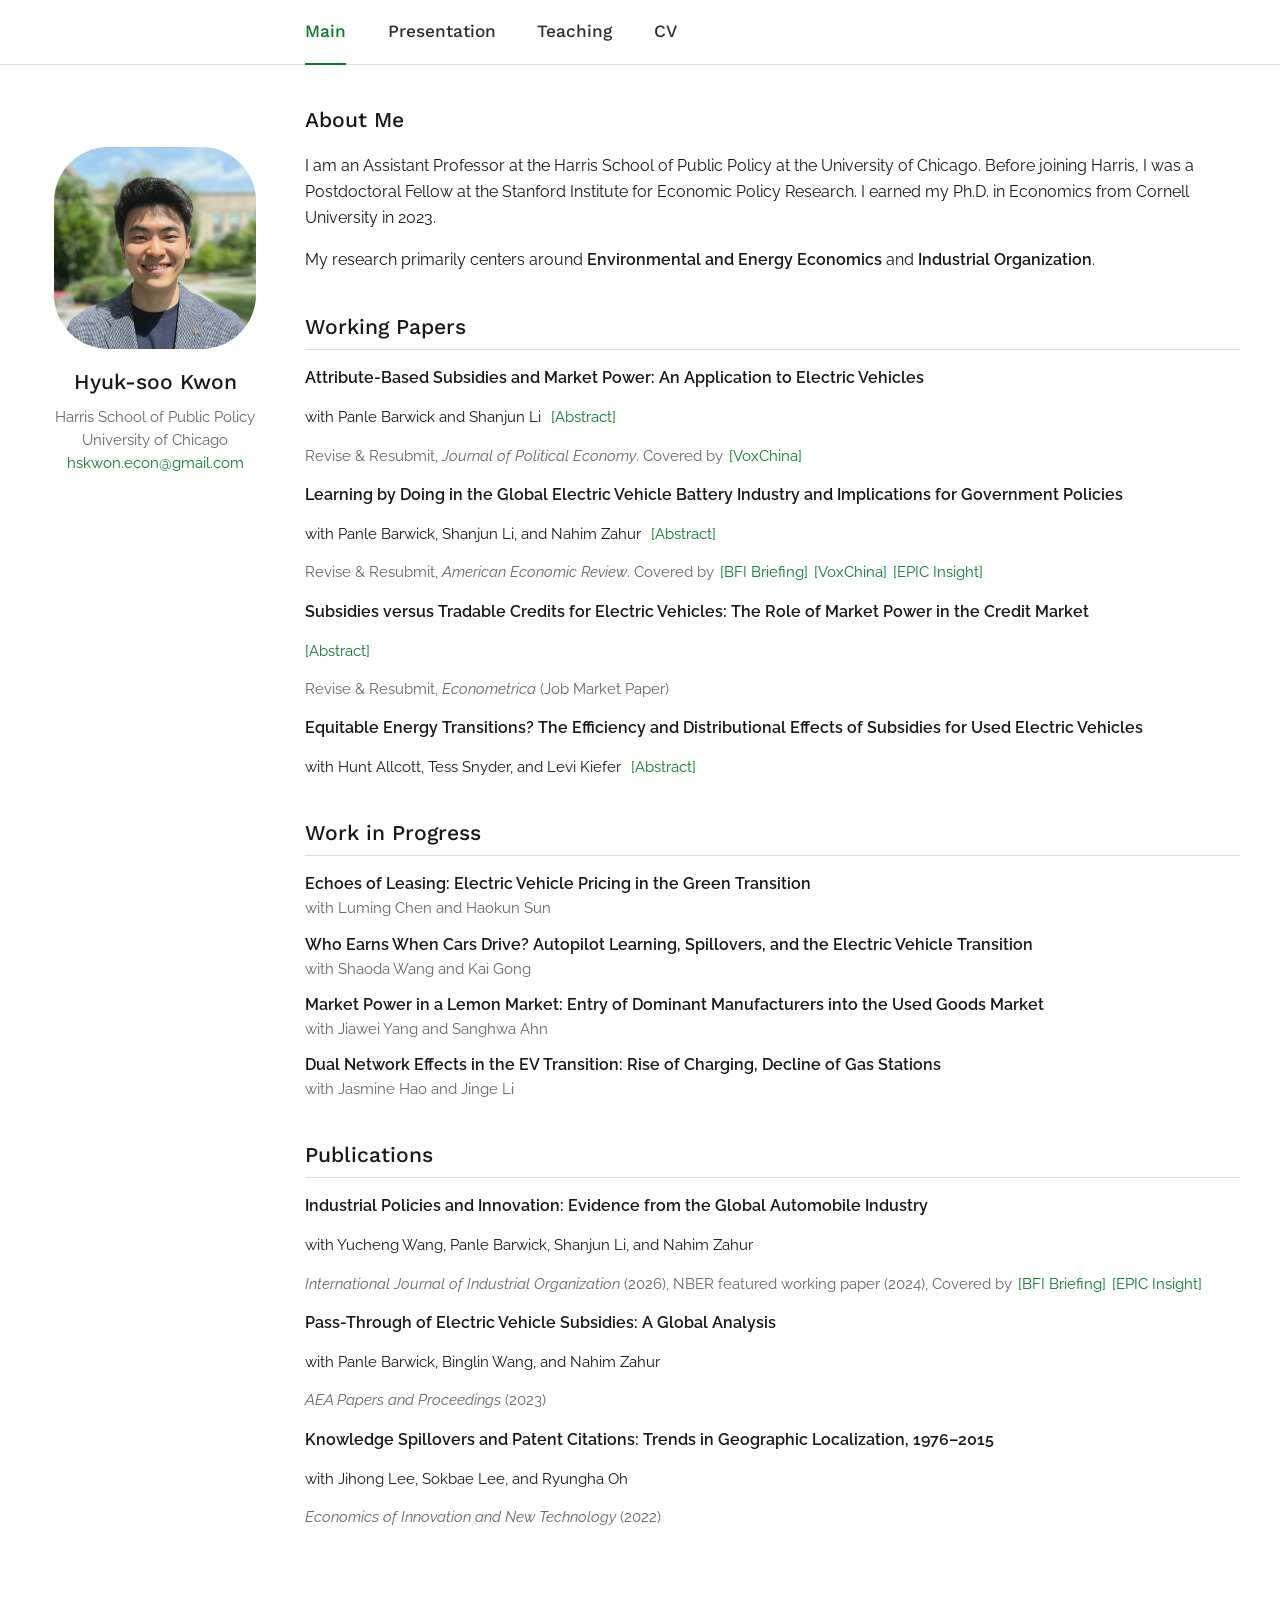
==== commit 660d6d29: "." ====
--- a/index.html
+++ b/index.html
@@ -8,7 +8,7 @@
   <link rel="preconnect" href="https://fonts.googleapis.com">
   <link rel="preconnect" href="https://fonts.gstatic.com" crossorigin>
   <link href="https://fonts.googleapis.com/css2?family=Raleway:wght@400;500;600&family=Work+Sans:wght@400;500;600&display=swap" rel="stylesheet">
-  <link rel="stylesheet" href="assets/css/style.css?v=20260713c">
+  <link rel="stylesheet" href="assets/css/style.css?v=20260713d">
 </head>
 <body>
   <header class="site-header">
@@ -257,6 +257,6 @@
     </main>
   </div>
 
-  <script src="assets/js/main.js?v=20260713c"></script>
+  <script src="assets/js/main.js?v=20260713d"></script>
 </body>
 </html>
--- a/assets/css/style.css
+++ b/assets/css/style.css
@@ -42,11 +42,11 @@
   display: flex;
   flex-wrap: nowrap;
   align-items: center;
-  justify-content: center;
-  width: 100%;
+  justify-content: flex-start;
+  width: min(1200px, calc(100% - 3rem));
   min-height: 64px;
-  margin: 0;
-  padding: 0 1.25rem;
+  margin: 0 auto;
+  padding: 0 0 0 calc(230px + 2.2rem);
   gap: 2.6rem;
   white-space: nowrap;
 }
@@ -58,7 +58,7 @@
   min-height: 64px;
   color: #2e2e2e;
   font-family: "Work Sans", Arial, sans-serif;
-  font-size: 1.2rem;
+  font-size: 1.08rem;
   font-weight: 500;
   text-decoration: none;
 }
@@ -83,7 +83,7 @@
   display: grid;
   grid-template-columns: 230px minmax(0, 1fr);
   gap: 2.2rem;
-  width: min(1250px, calc(100% - 3rem));
+  width: min(1200px, calc(100% - 3rem));
   margin: 2rem auto 4rem;
 }
 
@@ -331,11 +331,13 @@
 
 @media (max-width: 780px) {
   .site-nav {
+    width: min(680px, calc(100% - 2.2rem));
     min-height: 58px;
+    margin: 0 auto;
+    padding: 0;
     gap: 1.3rem;
-    padding: 0 0.75rem;
     overflow-x: auto;
-    justify-content: safe center;
+    justify-content: flex-start;
     scrollbar-width: none;
   }
 
@@ -345,7 +347,7 @@
 
   .site-nav a {
     min-height: 58px;
-    font-size: 1rem;
+    font-size: 0.9rem;
   }
 
   .page-shell {
@@ -384,7 +386,7 @@
   }
 
   .site-nav a {
-    font-size: 0.94rem;
+    font-size: 0.85rem;
   }
 
   .page-shell {
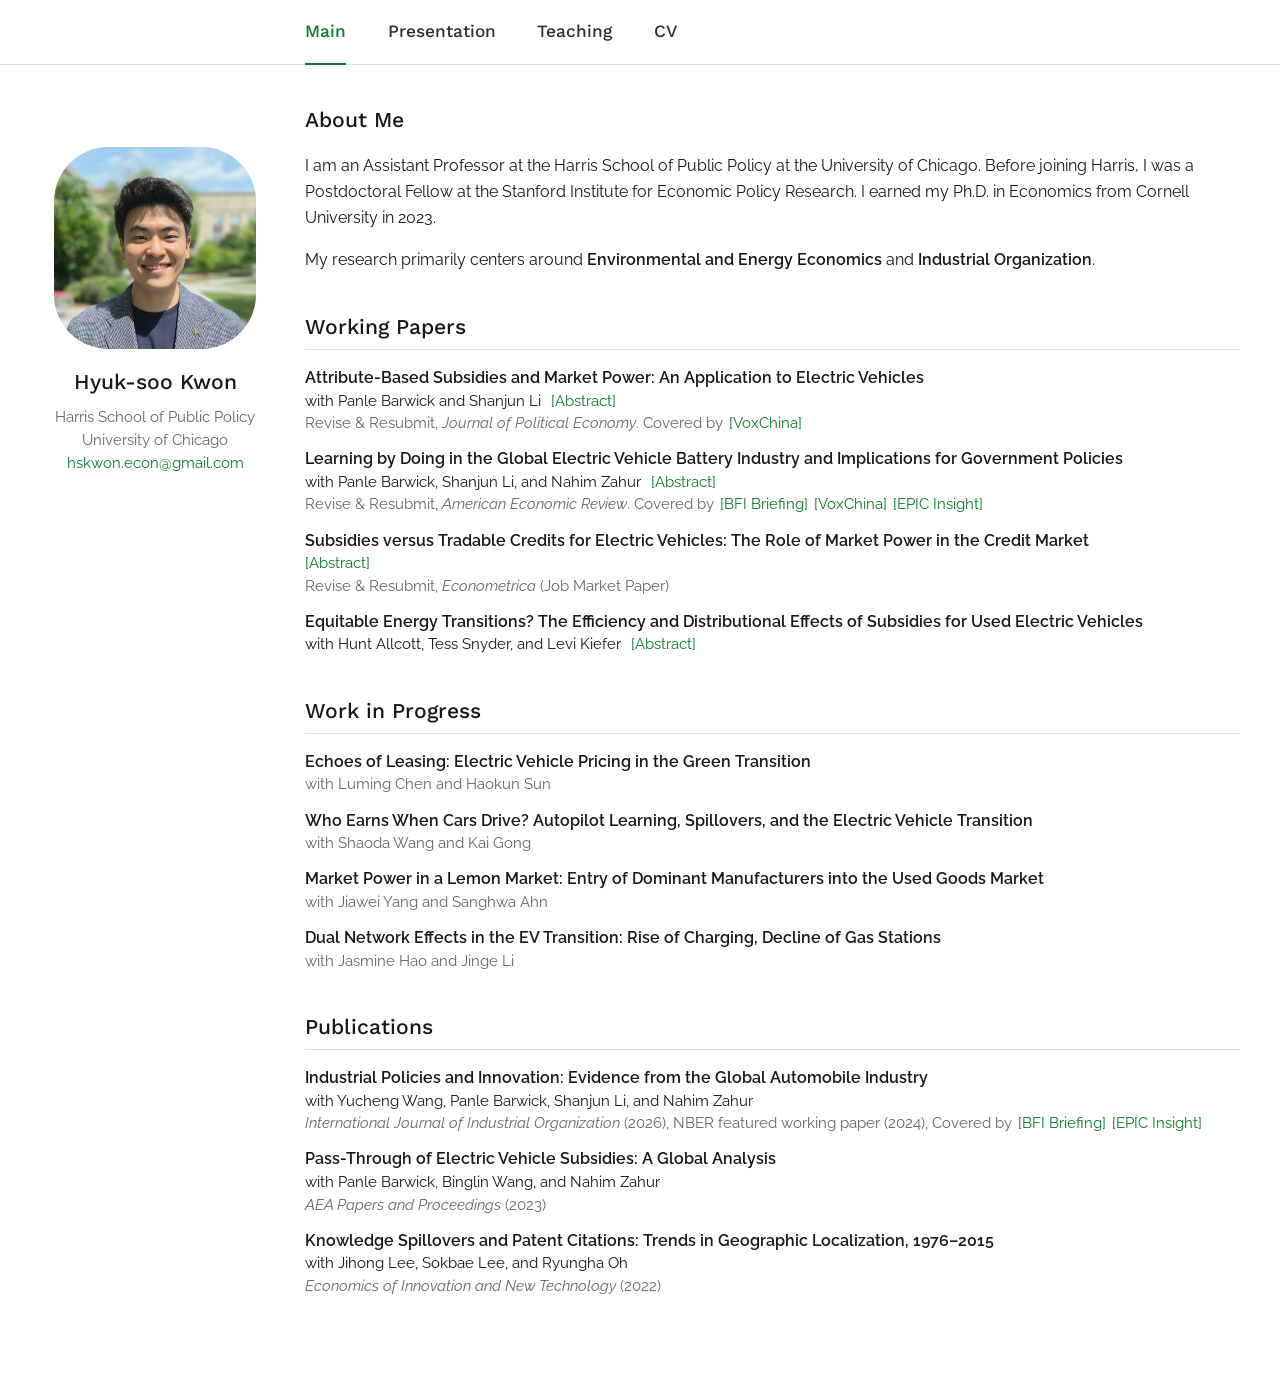
==== commit e429f72f: "." ====
--- a/index.html
+++ b/index.html
@@ -8,7 +8,7 @@
   <link rel="preconnect" href="https://fonts.googleapis.com">
   <link rel="preconnect" href="https://fonts.gstatic.com" crossorigin>
   <link href="https://fonts.googleapis.com/css2?family=Raleway:wght@400;500;600&family=Work+Sans:wght@400;500;600&display=swap" rel="stylesheet">
-  <link rel="stylesheet" href="assets/css/style.css?v=20260713d">
+  <link rel="stylesheet" href="assets/css/style.css?v=20260713e">
 </head>
 <body>
   <header class="site-header">
@@ -257,6 +257,6 @@
     </main>
   </div>
 
-  <script src="assets/js/main.js?v=20260713d"></script>
+  <script src="assets/js/main.js?v=20260713e"></script>
 </body>
 </html>
--- a/assets/css/style.css
+++ b/assets/css/style.css
@@ -211,34 +211,39 @@
   margin-bottom: 0.8rem;
 }
 
-
-.paper-title-line,
-.paper-author-line,
-.paper-status-line,
-.publication-info,
-.wip-item {
+/* Use the same compact line spacing for Working Papers,
+   Work in Progress, and Publications. These selectors are deliberately
+   more specific than `.content p`, so browser-default paragraph spacing
+   cannot reappear. */
+.content .paper-title-line,
+.content .paper-author-line,
+.content .paper-status-line,
+.content .publication-info,
+.wip-item,
+.wip-item .paper-title,
+.wip-item .paper-author-line {
   line-height: 1.48;
 }
 
-.paper-title-line,
-.paper-author-line,
+.content .paper-title-line,
+.content .paper-author-line,
+.content .paper-status-line,
+.content .publication-info {
+  margin: 0;
+}
+
+.content .paper-author-line,
+.content .paper-status-line,
+.content .publication-info {
+  margin-top: 0;
+}
+
+.paper-author-line {
+  font-size: 0.95rem;
+}
+
 .paper-status-line,
 .publication-info {
-  margin: 0;
-}
-
-.paper-title-line {
-  line-height: 1.5;
-}
-
-.paper-author-line {
-  margin-top: 0.08rem;
-  font-size: 0.95rem;
-}
-
-.paper-status-line,
-.publication-info {
-  margin-top: 0.06rem;
   color: var(--muted);
   font-size: 0.94rem;
 }
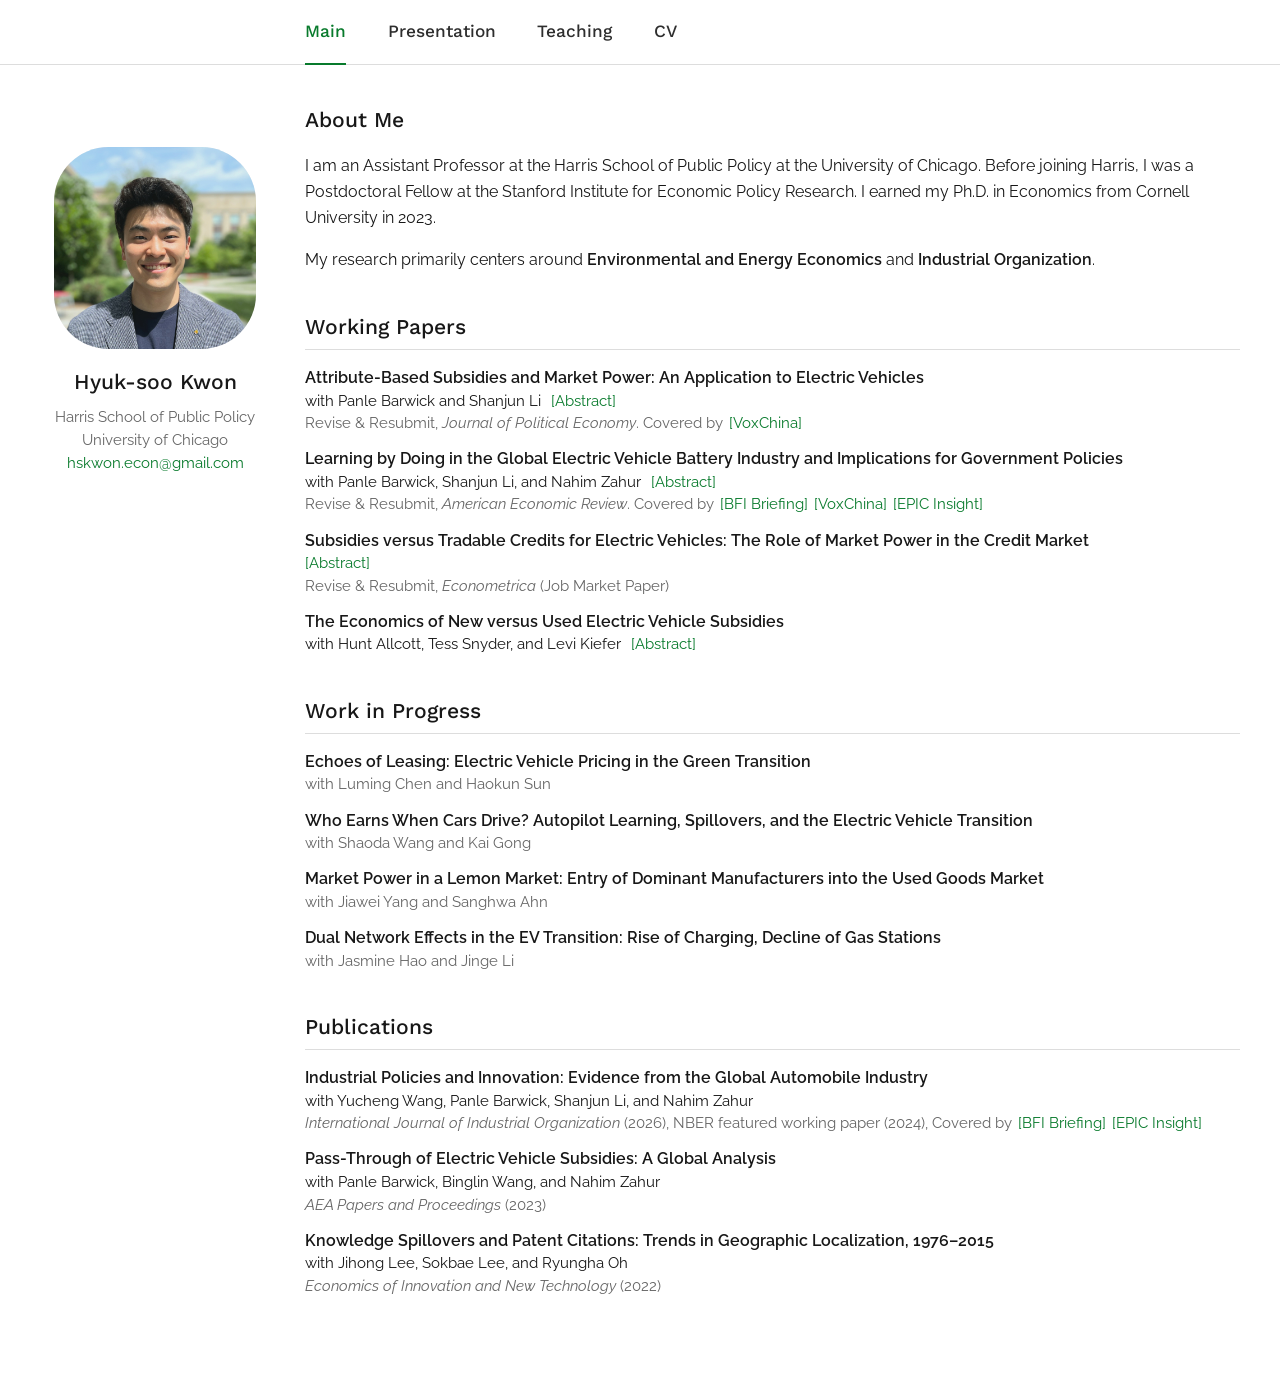
==== commit 9e21ab8a: "Update paper title and improve text clarity" ====
--- a/index.html
+++ b/index.html
@@ -83,7 +83,7 @@
               for environmental externalities and market power. We then develop and estimate an equilibrium model with endogenous
               product attributes using comprehensive data on China's vehicle market. Based on the model estimates, we conduct
               counterfactual simulations to examine the impacts of different subsidy designs. Relative to attribute-based subsidies,
-              uniform subsidies favor small and environmental-friendly vehicles but exacerbate the quantity distortion from market
+              uniform subsidies favor small and environmentally friendly vehicles but exacerbate the quantity distortion from market
               power for high-quality products. In contrast, subsidies based on the driving range and battery capacity or vehicle
               weight generate a large consumer surplus by improving product quality and mitigating market power. Capacity-based
               subsidies induce attributes valued by consumers, mitigate market power, and lead to the largest welfare gain at a
@@ -160,7 +160,7 @@
           <p class="paper-title-line">
             <a class="paper-title title-link"
                href="https://papers.ssrn.com/sol3/papers.cfm?abstract_id=5006680"
-               target="_blank" rel="noopener">Equitable Energy Transitions? The Efficiency and Distributional Effects of Subsidies for Used Electric Vehicles</a>
+               target="_blank" rel="noopener">The Economics of New versus Used Electric Vehicle Subsidies</a>
           </p>
           <p class="paper-author-line">
             with Hunt Allcott, Tess Snyder, and Levi Kiefer
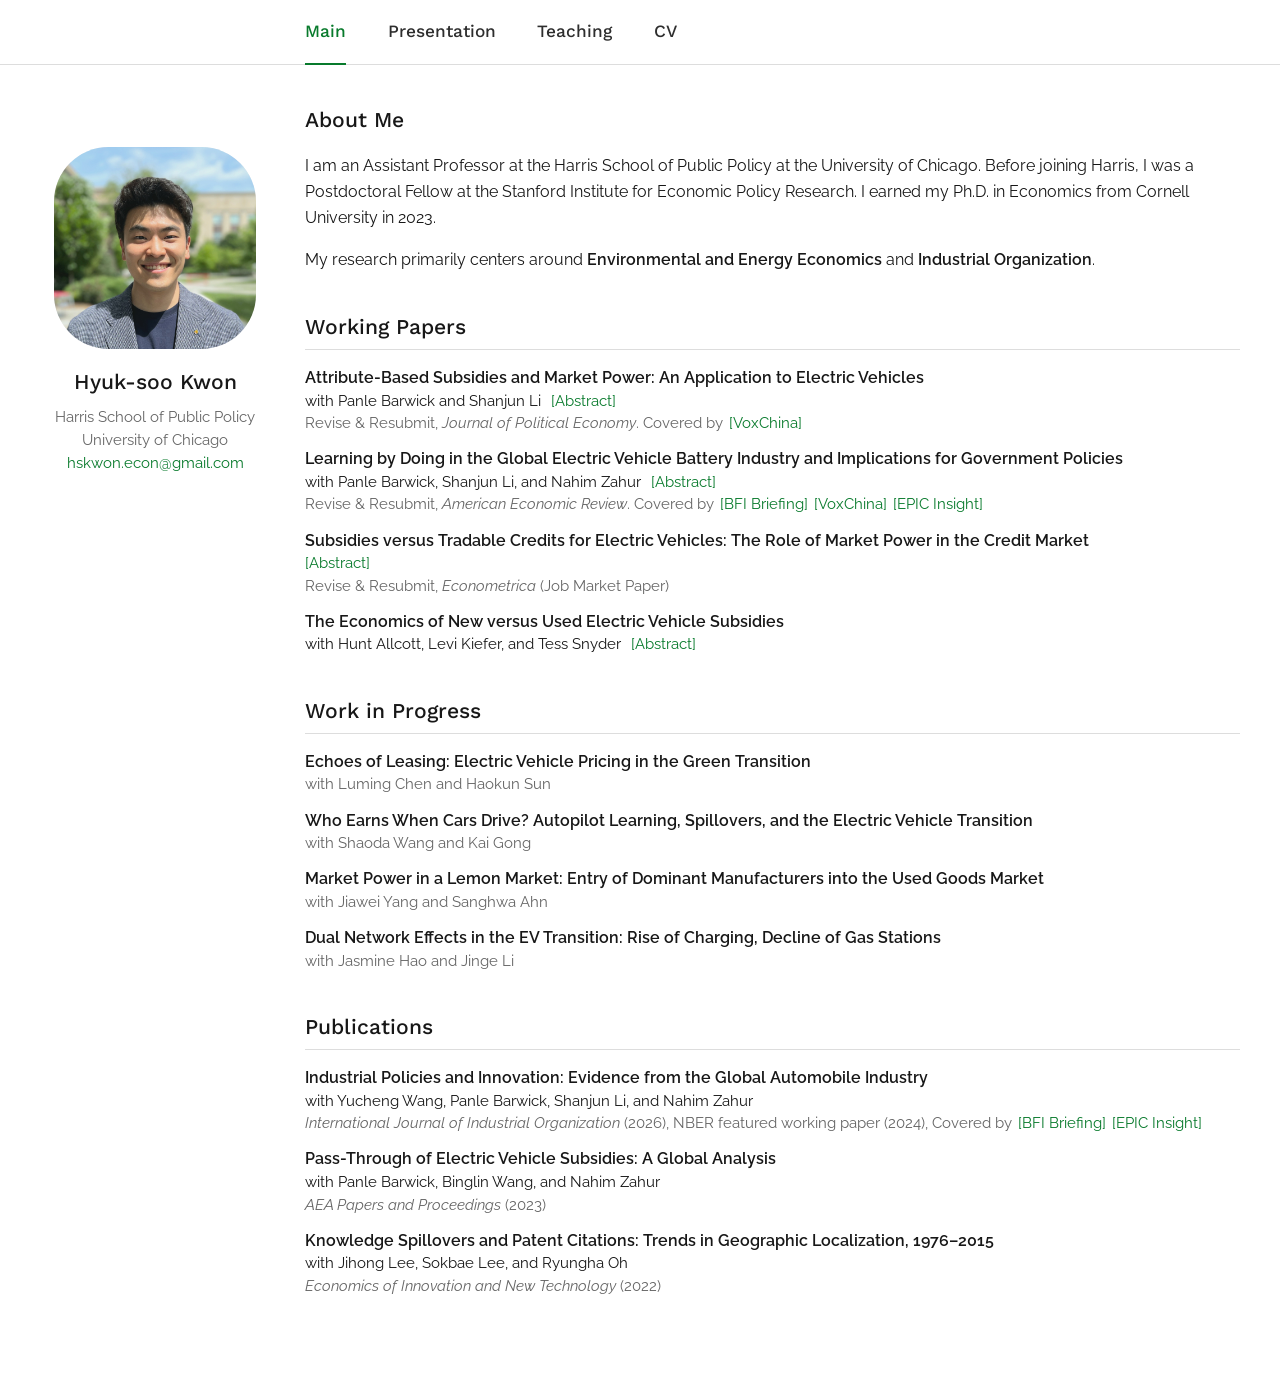
==== commit 62c5b367: "Reorder authors in the paper citation" ====
--- a/index.html
+++ b/index.html
@@ -163,7 +163,7 @@
                target="_blank" rel="noopener">The Economics of New versus Used Electric Vehicle Subsidies</a>
           </p>
           <p class="paper-author-line">
-            with Hunt Allcott, Tess Snyder, and Levi Kiefer
+            with Hunt Allcott, Levi Kiefer, and Tess Snyder
             <button class="abstract-toggle" type="button" aria-expanded="false">[Abstract]</button>
           </p>
           <div class="abstract-content">
